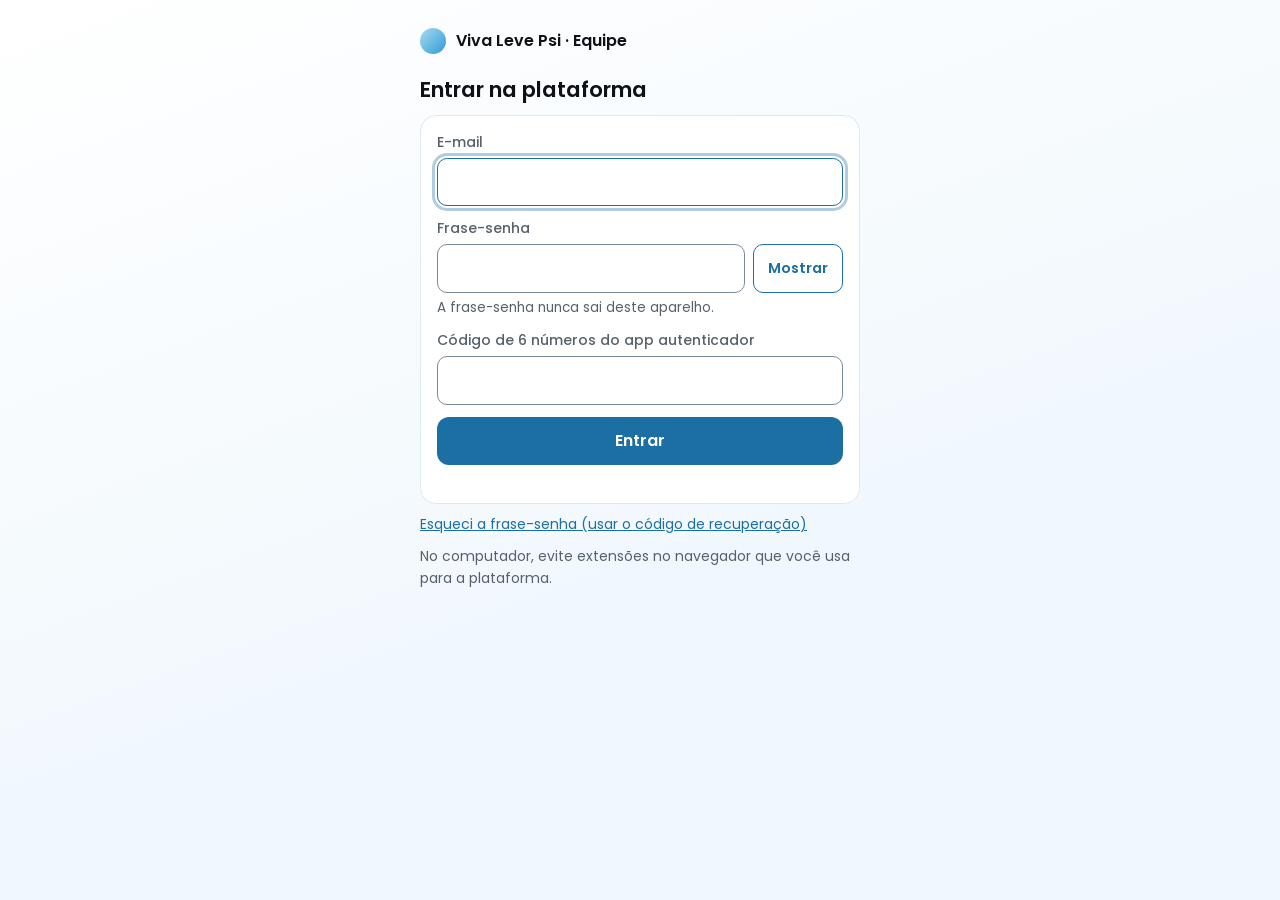
==== index.html @ fe9fd971 "Inscricao simplificada: 4 passos, um codigo de conferencia, sem Kiwify/Calendly na inscricao Co-Auth" ====
<!doctype html>
<html lang="pt-BR">
<head>
<meta charset="utf-8">
<meta name="viewport" content="width=device-width, initial-scale=1, viewport-fit=cover">
<meta http-equiv="Content-Security-Policy" content="default-src 'none'; script-src 'self' 'wasm-unsafe-eval' 'sha256-CQ2dDVMOJvbwYahyF2QgCoVtDyUPG7qDaqASpGlCaz8='; style-src 'self'; font-src 'self'; img-src 'self' data:; connect-src https://api.equipe.vivaleve.conhecate.com; base-uri 'none'; form-action 'none'; object-src 'none'; manifest-src 'self'; require-trusted-types-for 'script'; trusted-types 'none'; upgrade-insecure-requests">
<meta name="referrer" content="no-referrer">
<meta name="robots" content="noindex, nofollow">
<meta name="theme-color" content="#2E9BD6">
<title>Equipe Viva Leve Psi</title>
<link rel="stylesheet" href="css/app.css" integrity="sha384-aXCvLrJm2/qw90NzCeL7z+W16cL1i4PFVah96wuxqaUN4BjqAZoP6iNhj5/Kfq6h">
<script type="importmap">{
 "imports": {},
 "integrity": {
  "./js/api.js": "sha384-wKl+Eh8cdNdezLK3Kox3VfFtFVm68AlU5qRHta3vghVdPVpRLXr7KYYm37Ztyr/n",
  "./js/app.js": "sha384-7ZVUPhUIvtIMLtL0VoYQsgOkg6P3DiH4dezsWBAlT3cIx5TVoMwmQ9CLy/OeCg+1",
  "./js/certificados.js": "sha384-fcHwt21qppAv1vYFdyoLnxC3SIY2qLvQAJlNbUw4t5EGjQDDQb5nUSZRkW9+nINS",
  "./js/cofre-cripto.js": "sha384-90zk3E4fh8mlqZWQqK6+7sAkdtpICvJnVqPNcWPCSBia/X93nshZ85vMOZ8uW4YW",
  "./js/cofre-sessao.js": "sha384-U8KY9NNfu5A7J2h1NQWiz3nDZk7PCWhBUc2KUNGwkhRqHKkTOx6yWwdxvvDA2t4y",
  "./js/config.js": "sha384-/WYKZHqLfYd2xMCAHQbu8cypeFc9K7krrO1NdyqRsFaTlXfi8iOhH9ai+pmHkzMn",
  "./js/convite.js": "sha384-JZKZtKF+wJUDUpqftZE6FLtp3aiIU054Q9T209/YrvBKh9u+XLX9uc8gmrq60FFl",
  "./js/cripto.js": "sha384-VdzktCkkiVCSTQjieNqgPk/9lgF/WC+j/7oK/fuZhfUFZ/cUnNaMpKxyCWPIm/LV",
  "./js/extensoes.js": "sha384-nDB+w+Ul2yk0hDf6EOVlpMGS4ojMBpyaJgr1H22mwrgp7vQokjnyn4yn1FrXgep1",
  "./js/frase.js": "sha384-ymePlCbHa+0qWW3UF07Xu606Qr3jTYQhTU2QQI49XYxSIE6/73JdBwoycEBh5WBy",
  "./js/icones.js": "sha384-9s/t1Oaumb2t3IO9pzNZCjXDBhp4PNdiKwSvhMtlJUY3T7ACVxXva4Lwp91pXI0B",
  "./js/palavras-ptbr.js": "sha384-lEXu630AqDT62cp2xjGXxz4mV983Wu0cOxS9+nN8lKPCKPVSxwZ3utdGtZUB2Z/g",
  "./js/prontuario-modelo.js": "sha384-Ytfb/poAbnwt4aYt2MWWor+/EqldFVDIhbhFIs2AkFnT4ZHWb2CSBsFXvoCK61Jx",
  "./js/prontuario-ui.js": "sha384-zuyQ/T/T/3wrdZW35z9YJ8IAINstzNW2eFvuHmgh4YYFR1id+DWQaNR+BsKvD1l2",
  "./js/prontuario.js": "sha384-Dwa4Qo4QexVSI0FcNj3gRWuRTi4K2dilBSv6SkfBFuDkNDyLOARnUfsH4egn5gnO",
  "./js/qr.js": "sha384-s7qwwUOprQ5PMHRNRGCbrtpOrEdgXV1zk72CWBSmitDKT3E0KqqiE7EUfse1gIVi",
  "./js/recuperar.js": "sha384-OCvMFuzv2pUUPzUFXqE46Os7uZMrsallNIM+lJELIh8mn4LChEehXm3PeeR2rAKF",
  "./js/telas-admin.js": "sha384-IRvOOSh+8aY0m6P3WoFn0Sofukd7C2tdhzz6F/6XiTzaQwkygHEKHFhqx3pIIWA1",
  "./js/telas-associado.js": "sha384-WK+rB34CPkxDQaq/l+CQC9z3cwLXyggRPti9m84aHWGdOrRUJtBBxNEsQlEF2MY2",
  "./js/telas-cofre.js": "sha384-iv9YHL15/xNfobroM+YkcgfPek9HjYSGsTfnheL+N0gB7A++NAOjeHFymC/HYHbG",
  "./js/termo.js": "sha384-n/LuLxHq+qquQnQESqTWhRkLiFUZ+qbK2fVxpfJ2mxcEtpxumcc+Xp5zHcIImAs/",
  "./js/ui.js": "sha384-vi3WiYSuVZUIEdn0eOGW9IesRDRQOwa1g2mZnKwCVVVqd9p2vFdXxT7SY8yHXxvM",
  "./vendor/libsodium-sumo.mjs": "sha384-6CExmTBhGBkeU97K/q0KEN9A/d/n9q/T7WdippDhSFGAAlIneqtVzaJfmm6+LUMb",
  "./vendor/libsodium-wrappers-sumo.mjs": "sha384-Ure8NooPSc0DiuY0mTMBNtSIgIaxz/eFxwaKJI/PChqRbmj80CIZ4fNY5e6DXL7K"
 }
}</script>
<link rel="modulepreload" href="js/api.js" integrity="sha384-wKl+Eh8cdNdezLK3Kox3VfFtFVm68AlU5qRHta3vghVdPVpRLXr7KYYm37Ztyr/n">
<link rel="modulepreload" href="js/app.js" integrity="sha384-7ZVUPhUIvtIMLtL0VoYQsgOkg6P3DiH4dezsWBAlT3cIx5TVoMwmQ9CLy/OeCg+1">
<link rel="modulepreload" href="js/certificados.js" integrity="sha384-fcHwt21qppAv1vYFdyoLnxC3SIY2qLvQAJlNbUw4t5EGjQDDQb5nUSZRkW9+nINS">
<link rel="modulepreload" href="js/cofre-cripto.js" integrity="sha384-90zk3E4fh8mlqZWQqK6+7sAkdtpICvJnVqPNcWPCSBia/X93nshZ85vMOZ8uW4YW">
<link rel="modulepreload" href="js/cofre-sessao.js" integrity="sha384-U8KY9NNfu5A7J2h1NQWiz3nDZk7PCWhBUc2KUNGwkhRqHKkTOx6yWwdxvvDA2t4y">
<link rel="modulepreload" href="js/config.js" integrity="sha384-/WYKZHqLfYd2xMCAHQbu8cypeFc9K7krrO1NdyqRsFaTlXfi8iOhH9ai+pmHkzMn">
<link rel="modulepreload" href="js/convite.js" integrity="sha384-JZKZtKF+wJUDUpqftZE6FLtp3aiIU054Q9T209/YrvBKh9u+XLX9uc8gmrq60FFl">
<link rel="modulepreload" href="js/cripto.js" integrity="sha384-VdzktCkkiVCSTQjieNqgPk/9lgF/WC+j/7oK/fuZhfUFZ/cUnNaMpKxyCWPIm/LV">
<link rel="modulepreload" href="js/extensoes.js" integrity="sha384-nDB+w+Ul2yk0hDf6EOVlpMGS4ojMBpyaJgr1H22mwrgp7vQokjnyn4yn1FrXgep1">
<link rel="modulepreload" href="js/frase.js" integrity="sha384-ymePlCbHa+0qWW3UF07Xu606Qr3jTYQhTU2QQI49XYxSIE6/73JdBwoycEBh5WBy">
<link rel="modulepreload" href="js/icones.js" integrity="sha384-9s/t1Oaumb2t3IO9pzNZCjXDBhp4PNdiKwSvhMtlJUY3T7ACVxXva4Lwp91pXI0B">
<link rel="modulepreload" href="js/palavras-ptbr.js" integrity="sha384-lEXu630AqDT62cp2xjGXxz4mV983Wu0cOxS9+nN8lKPCKPVSxwZ3utdGtZUB2Z/g">
<link rel="modulepreload" href="js/prontuario-modelo.js" integrity="sha384-Ytfb/poAbnwt4aYt2MWWor+/EqldFVDIhbhFIs2AkFnT4ZHWb2CSBsFXvoCK61Jx">
<link rel="modulepreload" href="js/prontuario-ui.js" integrity="sha384-zuyQ/T/T/3wrdZW35z9YJ8IAINstzNW2eFvuHmgh4YYFR1id+DWQaNR+BsKvD1l2">
<link rel="modulepreload" href="js/prontuario.js" integrity="sha384-Dwa4Qo4QexVSI0FcNj3gRWuRTi4K2dilBSv6SkfBFuDkNDyLOARnUfsH4egn5gnO">
<link rel="modulepreload" href="js/qr.js" integrity="sha384-s7qwwUOprQ5PMHRNRGCbrtpOrEdgXV1zk72CWBSmitDKT3E0KqqiE7EUfse1gIVi">
<link rel="modulepreload" href="js/recuperar.js" integrity="sha384-OCvMFuzv2pUUPzUFXqE46Os7uZMrsallNIM+lJELIh8mn4LChEehXm3PeeR2rAKF">
<link rel="modulepreload" href="js/telas-admin.js" integrity="sha384-IRvOOSh+8aY0m6P3WoFn0Sofukd7C2tdhzz6F/6XiTzaQwkygHEKHFhqx3pIIWA1">
<link rel="modulepreload" href="js/telas-associado.js" integrity="sha384-WK+rB34CPkxDQaq/l+CQC9z3cwLXyggRPti9m84aHWGdOrRUJtBBxNEsQlEF2MY2">
<link rel="modulepreload" href="js/telas-cofre.js" integrity="sha384-iv9YHL15/xNfobroM+YkcgfPek9HjYSGsTfnheL+N0gB7A++NAOjeHFymC/HYHbG">
<link rel="modulepreload" href="js/termo.js" integrity="sha384-n/LuLxHq+qquQnQESqTWhRkLiFUZ+qbK2fVxpfJ2mxcEtpxumcc+Xp5zHcIImAs/">
<link rel="modulepreload" href="js/ui.js" integrity="sha384-vi3WiYSuVZUIEdn0eOGW9IesRDRQOwa1g2mZnKwCVVVqd9p2vFdXxT7SY8yHXxvM">
<link rel="modulepreload" href="vendor/libsodium-sumo.mjs" integrity="sha384-6CExmTBhGBkeU97K/q0KEN9A/d/n9q/T7WdippDhSFGAAlIneqtVzaJfmm6+LUMb">
<link rel="modulepreload" href="vendor/libsodium-wrappers-sumo.mjs" integrity="sha384-Ure8NooPSc0DiuY0mTMBNtSIgIaxz/eFxwaKJI/PChqRbmj80CIZ4fNY5e6DXL7K">
<script type="module" src="js/app.js" integrity="sha384-7ZVUPhUIvtIMLtL0VoYQsgOkg6P3DiH4dezsWBAlT3cIx5TVoMwmQ9CLy/OeCg+1"></script>
</head>
<body>
<div id="app"><p class="carregando">Carregando...</p></div>
<noscript>A plataforma precisa de JavaScript ligado.</noscript>
</body>
</html>
---- css/app.css ----
/* Plataforma da Equipe Viva Leve Psi. Mobile primeiro (375px). Poppins servida localmente.
   Rodada 3 (personas): azuis da marca em versões ACESSÍVEIS (texto >= 4,5:1, componentes >= 3:1), alvos de toque de
   44px ou mais, navegação lateral no computador e barra inferior com ícones no celular. */
@font-face { font-family: "Poppins"; font-weight: 400; font-style: normal; font-display: swap; src: url("../fonts/poppins-latin-400-normal.woff2") format("woff2"); }
@font-face { font-family: "Poppins"; font-weight: 500; font-style: normal; font-display: swap; src: url("../fonts/poppins-latin-500-normal.woff2") format("woff2"); }
@font-face { font-family: "Poppins"; font-weight: 600; font-style: normal; font-display: swap; src: url("../fonts/poppins-latin-600-normal.woff2") format("woff2"); }

:root {
  /* marca: céu e céu-deep ficam para destaque, bordas e ícones; o "azul" é o tom acessível da mesma família */
  --ceu-pastel: #A8DCF0; --ceu: #5BB8E8; --ceu-deep: #2E9BD6;
  --azul: #1C6FA3;          /* 5,45:1 sobre branco; 5,08:1 sobre #F1F8FD */
  --azul-escuro: #155A86;   /* hover */
  --azul-claro: #E3F4FC;
  --ink: #0E1216; --paper: #FFFFFF; --mist: #F1F8FD;
  --terra: #C98B73;         /* acento decorativo */
  --terra-forte: #B07058;   /* bordas informativas (3,96:1) */
  --terra-escuro: #8A4F3A;  /* texto (5,3:1 sobre o fundo terracota claro) */
  --areia: #EADBC8;
  --muted: #56616B; --line: #DCEAF3; --borda-campo: #7A8C9B;
  --ok: #2D7558; --ok-fundo: #E2F2EB; --bad: #A0453F; --bad-fundo: #FAEEEE;
  --radius: 16px;
  --alvo: 44px;
}
* { box-sizing: border-box; }
html { -webkit-text-size-adjust: 100%; }
body {
  margin: 0; background: var(--mist); color: var(--ink);
  font-family: Poppins, system-ui, -apple-system, "Segoe UI", sans-serif; font-size: 16px; line-height: 1.55;
  -webkit-font-smoothing: antialiased;
}
a { color: var(--azul); }
a:hover { color: var(--azul-escuro); }
button, input, select, textarea { font: inherit; }
[hidden] { display: none !important; }
.sr { position: absolute; width: 1px; height: 1px; overflow: hidden; clip: rect(0 0 0 0); white-space: nowrap; }
:focus-visible { outline: 3px solid var(--azul); outline-offset: 2px; }

/* ---------- casca: topo, barra lateral (computador) e barra inferior (celular) ---------- */
.marca { display: flex; align-items: center; gap: 10px; font-weight: 600; font-size: 1rem; color: var(--ink); }
.marca .ponto { width: 26px; height: 26px; border-radius: 50%; background: linear-gradient(135deg, var(--ceu-pastel), var(--ceu-deep)); flex: none; }
.casca { min-height: 100vh; }
.topo { position: sticky; top: 0; z-index: 20; background: #FFFFFF; border-bottom: 1px solid var(--line); }
.topo .linha { display: flex; justify-content: space-between; align-items: center; gap: 10px; padding: 8px 16px; max-width: 1080px; margin: 0 auto; }
.topo .quem { display: flex; align-items: center; gap: 10px; font-size: .875rem; color: var(--muted); text-align: right; }
.topo .quem .nome { max-width: 40vw; overflow: hidden; text-overflow: ellipsis; white-space: nowrap; }
.conteudo:focus { outline: none; }
.conteudo { max-width: 1080px; margin: 0 auto; padding: 16px 16px 112px; }
h1 { font-size: 1.35rem; font-weight: 600; margin: 4px 0 12px; line-height: 1.25; }
h2 { font-size: 1.05rem; font-weight: 600; margin: 20px 0 8px; }
h3 { font-size: 1rem; font-weight: 600; margin: 0 0 6px; }
p { margin: 0 0 10px; }
.pequeno { font-size: .875rem; color: var(--muted); }
.vazio { color: var(--muted); font-size: .9rem; padding: 10px 0; }

.ic-svg { width: 24px; height: 24px; flex: none; fill: none; stroke: currentColor; stroke-width: 2; stroke-linecap: round; stroke-linejoin: round; }

.nav-inferior {
  position: fixed; left: 0; right: 0; bottom: 0; z-index: 30; background: #FFFFFF; border-top: 1px solid var(--line);
  display: grid; grid-template-columns: repeat(5, 1fr); padding: 4px 4px calc(4px + env(safe-area-inset-bottom));
}
.nav-inferior a { display: flex; flex-direction: column; align-items: center; justify-content: center; gap: 2px; text-decoration: none;
  color: var(--muted); font-size: .8125rem; padding: 6px 2px; border-radius: 12px; min-height: 56px; }
.nav-inferior a.ativa { color: var(--azul); font-weight: 600; background: var(--azul-claro); }
.nav-inferior a.destaque .ic-svg { color: #FFFFFF; background: var(--azul); border-radius: 50%; padding: 2px; width: 26px; height: 26px; }

.lateral { display: none; }

@media (min-width: 900px) {
  .casca { display: grid; grid-template-columns: 248px 1fr; }
  .lateral { display: flex; flex-direction: column; gap: 4px; position: sticky; top: 0; height: 100vh; overflow-y: auto;
    background: #FFFFFF; border-right: 1px solid var(--line); padding: 16px 12px; }
  .lateral .marca { padding: 4px 8px 14px; }
  .lateral .grupo { font-size: .75rem; letter-spacing: .05em; text-transform: uppercase; color: var(--muted); font-weight: 600; margin: 14px 10px 4px; }
  .lateral a { display: flex; align-items: center; gap: 10px; min-height: var(--alvo); padding: 8px 10px; border-radius: 10px;
    text-decoration: none; color: var(--ink); font-size: .95rem; }
  .lateral a:hover { background: var(--mist); }
  .lateral a.ativa { background: var(--azul-claro); color: var(--azul); font-weight: 600; }
  .lateral a .ic-svg { width: 20px; height: 20px; }
  .nav-inferior { display: none; }
  .topo .marca { visibility: hidden; }
  .conteudo { padding-bottom: 48px; }
}

/* ---------- cartões ---------- */
.card { background: var(--paper); border: 1px solid var(--line); border-radius: var(--radius); padding: 16px; margin: 10px 0; }
.mcard { background: #FFFFFF; border: 1px solid var(--line); border-radius: 12px; padding: 12px 14px; margin: 8px 0; }
.mcard.clicavel { cursor: pointer; }
a.mcard { display: block; text-decoration: none; color: inherit; }
.mcard.clicavel:hover, .mcard.clicavel:focus-visible { border-color: var(--azul); }
.linha { display: flex; justify-content: space-between; align-items: center; gap: 10px; }
.linha.topo-al { align-items: flex-start; }
.linha.quebra { flex-wrap: wrap; }
.pilha > * + * { margin-top: 6px; }
.grade { display: grid; gap: 12px; }
@media (min-width: 760px) { .g2 { grid-template-columns: 1fr 1fr; } .g3 { grid-template-columns: repeat(3, 1fr); } }

.pill { display: inline-block; font-size: .8125rem; font-weight: 600; padding: 3px 10px; border-radius: 999px; background: var(--azul-claro); color: #1B6CA0; white-space: nowrap; }
.pill.w { background: #F6E6DF; color: var(--terra-escuro); }
.pill.g { background: var(--ok-fundo); color: var(--ok); }
.pill.k { background: var(--ink); color: #FFFFFF; }
.pill.r { background: var(--bad-fundo); color: #8E3A36; }
.pill.cinza { background: #EEF1F4; color: var(--muted); }

.alerta { border-left: 4px solid var(--terra-forte); background: #FBF4F1; border-radius: 10px; padding: 10px 12px; margin: 8px 0; font-size: .92rem; }
.alerta.r { border-left-color: var(--bad); background: var(--bad-fundo); }
.alerta.b { border-left-color: var(--azul); background: #EEF7FC; }
.alerta.g { border-left-color: var(--ok); background: var(--ok-fundo); }
.alerta b { display: block; font-weight: 600; }
.alerta .acoes { margin-top: 8px; display: flex; gap: 8px; flex-wrap: wrap; }

/* ---------- formulários ---------- */
.form { display: grid; gap: 12px; }
.campo { display: grid; gap: 4px; }
.campo .rotulo { font-size: .875rem; color: var(--muted); font-weight: 500; }
.campo .ajuda { font-size: .85rem; color: var(--muted); }
.entrada { width: 100%; border: 1px solid var(--borda-campo); border-radius: 10px; padding: 11px 12px; background: #FFFFFF; color: var(--ink); font-size: 1rem; min-height: 48px; }
.entrada:focus { outline: 3px solid rgba(28, 111, 163, .35); border-color: var(--azul); }
.entrada[aria-invalid="true"] { border-color: var(--bad); outline: 2px solid rgba(160, 69, 63, .25); }
textarea.entrada { min-height: 110px; resize: vertical; }
.marcar { display: flex; gap: 10px; align-items: flex-start; font-size: .95rem; min-height: var(--alvo); padding: 6px 0; cursor: pointer; }
.marcar input { width: 22px; height: 22px; margin-top: 2px; flex: none; accent-color: var(--azul); }
.erro-form { color: var(--bad); background: var(--bad-fundo); border-radius: 10px; padding: 10px 12px; font-size: .92rem; margin: 0; font-weight: 500; }
.erro-botao { color: var(--bad); font-size: .9rem; margin: 6px 0 0; font-weight: 500; flex-basis: 100%; }

.seg { display: flex; gap: 6px; flex-wrap: wrap; }
.seg button { flex: 1 1 calc(50% - 6px); min-height: 48px; padding: 8px 6px; border-radius: 10px; border: 1px solid var(--borda-campo); background: #FFFFFF; color: var(--ink); font-size: .95rem; cursor: pointer; }
.seg button.on { background: var(--azul); color: #FFFFFF; border-color: var(--azul); font-weight: 600; }
.seg button.on::before { content: "\2713\00A0"; }
@media (min-width: 520px) { .seg button { flex: 1 1 0; } }

.btn { display: inline-flex; justify-content: center; align-items: center; gap: 6px; width: 100%; text-align: center; background: var(--azul); color: #FFFFFF; border: 0; border-radius: 12px; padding: 12px 14px; font-weight: 600; font-size: 1rem; cursor: pointer; min-height: 48px; text-decoration: none; }
.btn:hover { background: var(--azul-escuro); color: #FFFFFF; }
.btn:disabled { opacity: .6; cursor: not-allowed; }
.btn.ghost { background: #FFFFFF; color: var(--azul); border: 1px solid var(--azul); }
.btn.ghost:hover { background: var(--azul-claro); color: var(--azul-escuro); }
.btn.perigo { background: #B85450; }
.btn.perigo:hover { background: var(--bad); }
.btn.link-perigo { background: transparent; color: var(--bad); border: 0; text-decoration: underline; width: auto; font-weight: 500; }
.btn.mini { width: auto; min-height: var(--alvo); padding: 8px 14px; font-size: .9rem; border-radius: 10px; }
.acoes-linha { display: flex; gap: 8px; flex-wrap: wrap; align-items: center; }
.acoes-linha .btn { flex: 1 1 140px; }
.acoes-coluna { display: grid; gap: 8px; }
@media (min-width: 760px) { .acoes-coluna { grid-template-columns: 1fr 1fr; } }

.caixa-cifrada { background: #FFFFFF; border: 1px dashed var(--ink); border-radius: 12px; padding: 12px; margin: 12px 0; }
.risco { color: var(--muted); text-decoration: line-through; }
.resumo-ok { display: flex; align-items: center; gap: 10px; background: var(--ok-fundo); color: var(--ok); border-radius: 12px; padding: 12px 14px; font-weight: 600; }

/* chave do app autenticador, código de recuperação e frase: em blocos, sem quebrar no meio */
.blocos { display: flex; flex-wrap: wrap; gap: 6px 10px; font-family: ui-monospace, "Cascadia Mono", Consolas, monospace; font-size: 1.05rem; letter-spacing: .06em;
  background: var(--ink); color: #FFFFFF; padding: 12px 14px; border-radius: 10px; }
.blocos span { white-space: nowrap; }
.blocos.grade2 { display: grid; grid-template-columns: repeat(2, max-content); gap: 6px 22px; }
.frase-palavras { list-style: none; margin: 8px 0; padding: 12px; display: grid; grid-template-columns: repeat(2, 1fr); gap: 8px 14px;
  background: var(--ink); color: #FFFFFF; border-radius: 12px; counter-reset: palavra; }
.frase-palavras li { font-size: 1.1rem; font-weight: 600; letter-spacing: .02em; white-space: nowrap; }
.frase-palavras li span { color: var(--ceu-pastel); font-weight: 500; font-size: .85rem; margin-right: 6px; }
.passo-a-passo { margin: 6px 0 10px; padding-left: 20px; }
.passo-a-passo li { margin: 4px 0; }
.qr { width: 184px; height: 184px; image-rendering: pixelated; background: #FFFFFF; border-radius: 8px; border: 1px solid var(--line); }
.codigo-rec { font-family: ui-monospace, "Cascadia Mono", Consolas, monospace; font-size: 1rem; letter-spacing: .04em; background: var(--ink); color: #FFFFFF; padding: 12px; border-radius: 10px; overflow-wrap: anywhere; }
.link-longo { overflow-wrap: anywhere; font-size: .875rem; background: var(--mist); padding: 8px 10px; border-radius: 8px; }
details > summary { cursor: pointer; min-height: var(--alvo); display: flex; align-items: center; font-weight: 600; color: var(--azul); }

/* ---------- admin ---------- */
.kpis { display: grid; grid-template-columns: repeat(2, 1fr); gap: 10px; }
@media (min-width: 760px) { .kpis { grid-template-columns: repeat(4, 1fr); } }
.kpi { background: #FFFFFF; border: 1px solid var(--line); border-radius: 12px; padding: 12px; }
.kpi b { display: block; font-size: 1.5rem; font-weight: 600; line-height: 1.2; }
.kpi span { font-size: .85rem; color: var(--muted); }
.barras .b { display: grid; grid-template-columns: 92px 1fr auto; align-items: center; gap: 10px; margin: 9px 0; font-size: .9rem; }
.barras .b em { font-style: normal; color: var(--muted); overflow: hidden; text-overflow: ellipsis; white-space: nowrap; }
.barras .trilho { position: relative; height: 14px; background: var(--line); border-radius: 7px; }
.barras .cheio { position: absolute; left: 0; top: 0; bottom: 0; background: var(--azul); border-radius: 7px; }
.barras .marco { position: absolute; top: -3px; bottom: -3px; width: 3px; background: var(--terra-forte); }
.tabela { overflow-x: auto; background: #FFFFFF; border: 1px solid var(--line); border-radius: 12px; }
table { width: 100%; border-collapse: collapse; font-size: .9rem; }
th, td { text-align: left; padding: 10px; border-bottom: 1px solid var(--line); vertical-align: top; }
th { font-size: .8rem; color: var(--muted); text-transform: uppercase; letter-spacing: .04em; font-weight: 600; white-space: nowrap; }
td.num, th.num { text-align: right; white-space: nowrap; }
td a { display: inline-block; min-height: var(--alvo); line-height: var(--alvo); }
.passos { list-style: none; padding: 0; margin: 8px 0; }
.passos li { display: grid; grid-template-columns: 30px 1fr; gap: 10px; padding: 8px 0; border-bottom: 1px solid var(--line); font-size: .92rem; }
.passos li .n { width: 28px; height: 28px; border-radius: 50%; background: var(--mist); color: var(--azul); display: grid; place-items: center; font-weight: 600; font-size: .85rem; }
.passos li.feito .n { background: var(--ok); color: #FFFFFF; }
.total-final { display: flex; justify-content: space-between; gap: 10px; font-weight: 600; font-size: 1.05rem; border-top: 2px solid var(--ink); padding-top: 8px; margin-top: 6px; }
.lista-cartoes .mcard { margin: 6px 0; }

/* ---------- entrada (login) ---------- */
.porta { min-height: 100vh; display: grid; place-items: start center; padding: 28px 16px; background: linear-gradient(160deg, #FFFFFF 0%, var(--mist) 60%); }
.porta .caixa { width: 100%; max-width: 440px; }
.porta h1 { margin-top: 22px; }
.carregando { display: flex; align-items: center; gap: 10px; color: var(--muted); font-size: .92rem; }
.carregando::before { content: ""; width: 16px; height: 16px; border-radius: 50%; border: 3px solid var(--ceu-pastel); border-top-color: var(--azul); animation: gira 1s linear infinite; }
@keyframes gira { to { transform: rotate(360deg); } }
@media (prefers-reduced-motion: reduce) { .carregando::before { animation: none; } }

/* aviso de confirmação: no topo, abaixo do cabeçalho, nunca sobre os botões do fim da tela */
.aviso-flutuante { position: fixed; left: 16px; right: 16px; top: 66px; z-index: 50; max-width: 520px; margin: 0 auto; background: var(--ink); color: #FFFFFF; padding: 12px 14px; border-radius: 12px; font-size: .95rem; box-shadow: 0 10px 30px -12px rgba(14, 18, 22, .5); display: flex; gap: 10px; align-items: flex-start; justify-content: space-between; }
.aviso-flutuante.erro { background: var(--bad); }
.aviso-flutuante button { background: transparent; border: 1px solid rgba(255, 255, 255, .6); color: #FFFFFF; border-radius: 8px; min-height: 44px; min-width: 64px; cursor: pointer; flex: none; }
@media (min-width: 900px) { .aviso-flutuante { left: 264px; } }

/* aviso de inatividade (2 minutos antes de sair) */
.banner-inatividade { position: fixed; left: 0; right: 0; top: 0; z-index: 80; background: var(--ink); color: #FFFFFF; padding: 16px; box-shadow: 0 10px 30px -10px rgba(0, 0, 0, .6); }
.banner-inatividade .dentro { max-width: 640px; margin: 0 auto; display: grid; gap: 10px; }
.banner-inatividade b { font-size: 1.1rem; }
.banner-inatividade .btn { background: #FFFFFF; color: var(--ink); }

/* folha de confirmação (exportar, congelar, abrir ocorrência) */
.folha-fundo { position: fixed; inset: 0; z-index: 70; background: rgba(14, 18, 22, .45); display: grid; align-items: end; justify-items: center; }
.folha { background: #FFFFFF; width: 100%; max-width: 560px; border-radius: 18px 18px 0 0; padding: 18px 16px calc(18px + env(safe-area-inset-bottom)); max-height: 90vh; overflow-y: auto; }
@media (min-width: 600px) { .folha-fundo { align-items: center; } .folha { border-radius: 18px; } }

@media (pointer: coarse) { .so-teclado { display: none !important; } }

/* ---------- cofre clínico (Fase 2) ---------- */
.prontuario h2 { margin-top: 0; }
.prontuario h3 { margin-top: 18px; }
.prontuario .seg { margin: 10px 0 4px; }
.mcard.nota { border-left: 4px solid var(--ceu-deep); }
.mcard.nota > .linha { flex-wrap: wrap; align-items: baseline; gap: 4px 10px; }
.mcard.nota .acoes-linha { margin-top: 8px; }
.mcard.nota .acoes-linha .btn { flex: 0 0 auto; }
.mcard.nota.retificada { border-color: var(--terra-forte); border-left-color: var(--terra-forte); }
.mcard.nota.anotacao, .mcard.anotacao { border-left-color: var(--terra-escuro); background: #FDF9F7; }
.texto-clinico { white-space: pre-wrap; overflow-wrap: anywhere; margin: 6px 0 0; font-size: 1rem; line-height: 1.6; }
.campo-lido { margin: 8px 0; }
.campo-lido .rotulo { display: block; font-size: .85rem; color: var(--muted); font-weight: 500; }
.risco .texto-clinico { color: var(--muted); text-decoration: line-through; }
.retificacao { border-top: 1px dashed var(--terra-forte); margin-top: 8px; padding-top: 6px; }
.editor { display: grid; gap: 10px; margin-top: 8px; }
.nota-texto { min-height: 170px; font-size: 1.02rem; line-height: 1.6; resize: vertical; }
@media (min-width: 760px) { .nota-texto { min-height: 240px; } }
.chips { display: flex; gap: 6px; flex-wrap: wrap; }
.chip { border: 1px solid var(--borda-campo); background: var(--mist); color: var(--azul); border-radius: 999px; padding: 8px 14px; font-size: .9rem; min-height: var(--alvo); cursor: pointer; }
.chip:hover { border-color: var(--azul); }
.rascunho { margin: 0; }
.dica-teclado { display: none; margin: 0; }
@media (min-width: 900px) and (pointer: fine) { .dica-teclado { display: block; } }
.exportar { margin-top: 16px; }
.mono, code { font-family: ui-monospace, "Cascadia Mono", Consolas, monospace; letter-spacing: .03em; }
code { font-size: .9rem; background: var(--mist); padding: 2px 6px; border-radius: 6px; }
.lista-passos { padding-left: 20px; margin: 6px 0 12px; }
.lista-passos li { margin: 4px 0; }
.folha-chaves { background: #FFFFFF; border: 1px solid var(--line); border-radius: var(--radius); padding: 16px; margin: 12px 0; }
.folha-chaves h2 { margin-top: 0; }
.qr-svg { width: 100%; max-width: 240px; height: auto; display: block; margin: 8px 0; border: 1px solid var(--line); border-radius: 8px; background: #FFFFFF; }
.texto-termo { white-space: pre-wrap; background: #FFFFFF; border: 1px solid var(--line); border-radius: 12px; padding: 14px; font-size: .95rem; line-height: 1.6; max-height: 60vh; overflow-y: auto; }
.doc-prontuario .marca { color: var(--azul); }
.doc-prontuario .item { border: 1px solid var(--line); border-radius: 10px; padding: 10px 12px; margin: 10px 0; }
.doc-prontuario .retificado { border-color: var(--terra-forte); }
.doc-prontuario .cab { display: flex; justify-content: space-between; gap: 10px; flex-wrap: wrap; }
.doc-prontuario .autor, .doc-prontuario .meta, .doc-prontuario .sem, .doc-prontuario .rot, .doc-prontuario footer { color: var(--muted); font-size: .88rem; }
.doc-prontuario .rot { display: block; }
.doc-prontuario .val { white-space: pre-wrap; }
.doc-prontuario .retif { border-left: 3px solid var(--terra-forte); padding-left: 10px; margin-top: 8px; }
.area-impressao { display: none; }
@media print {
  body.imprimindo > *:not(.area-impressao) { display: none !important; }
  body.imprimindo .area-impressao { display: block; }
  body.imprimindo { background: #FFFFFF; }
  .doc-prontuario .item, .folha-chaves { break-inside: avoid; }
  .folha-chaves .codigo-rec { background: #FFFFFF; color: #000000; border: 1px solid #000000; }
}

/* Rodada 4 (personas): selos que quebram linha e nada rolando de lado em 375 px (NA4, P2), códigos de conferência
   fáceis de ler em voz alta (NB1), caixa de texto selecionável (N1), "Carregando..." com margem (P14), cabeçalho curto
   no celular (NP12). */
.linha { flex-wrap: wrap; row-gap: 6px; }
.linha > * { min-width: 0; }
.pill { white-space: normal; overflow-wrap: anywhere; max-width: 100%; text-align: left; }
.conteudo, .caixa, .card, .mcard, .alerta { min-width: 0; overflow-wrap: anywhere; }
.principal { min-width: 0; }
#app > .carregando { margin: 24px 16px; }
.so-largo { display: none; }
@media (min-width: 600px) { .so-largo { display: inline; } }
.copia-oculta { position: fixed; top: 0; left: -9999px; width: 1px; height: 1px; opacity: 0; }
.caixa-texto { width: 100%; resize: vertical; font-size: .95rem; line-height: 1.5; min-height: 6em; }
.conferencia { display: flex; flex-direction: column; gap: 6px; background: #FFFFFF; border: 1px solid var(--line); border-radius: 12px; padding: 12px; }
.conferencia .rotulo { font-weight: 600; font-size: .95rem; }
.conferencia .grupos { list-style: none; margin: 0; padding: 0; display: grid; grid-template-columns: repeat(2, minmax(0, 1fr)); gap: 8px 14px; }
.conferencia .grupos li { display: flex; flex-direction: column; gap: 2px; }
.conferencia .g { font-family: ui-monospace, "Cascadia Mono", Consolas, monospace; font-size: 1.45rem; font-weight: 600; letter-spacing: .14em; color: var(--ink); }
.conferencia .falado { font-size: .8125rem; color: var(--muted); }
.lado-a-lado { display: grid; gap: 10px; }
@media (min-width: 700px) { .lado-a-lado { grid-template-columns: 1fr 1fr; } }
.com-mostrar { display: flex; gap: 8px; align-items: stretch; }
.com-mostrar .entrada { flex: 1; min-width: 0; }
.automatico { font-style: italic; }
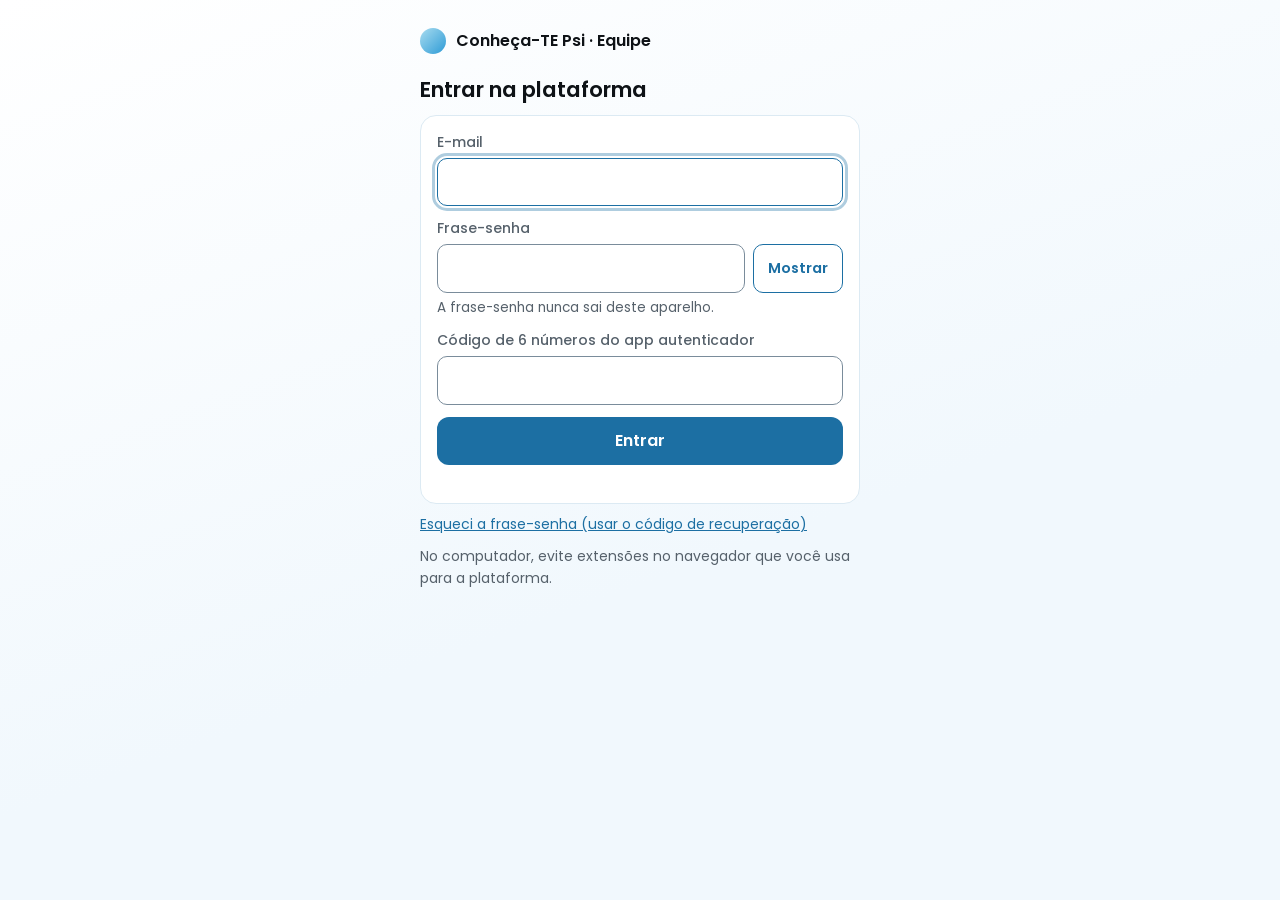
==== commit f49c5245: "troca de marca: Conheça-TE Psi (só nome) Co-Authored-By: Claude Opus 5.5 <noreply@anthropic.com>" ====
--- a/index.html
+++ b/index.html
@@ -3,66 +3,66 @@
 <head>
 <meta charset="utf-8">
 <meta name="viewport" content="width=device-width, initial-scale=1, viewport-fit=cover">
-<meta http-equiv="Content-Security-Policy" content="default-src 'none'; script-src 'self' 'wasm-unsafe-eval' 'sha256-CQ2dDVMOJvbwYahyF2QgCoVtDyUPG7qDaqASpGlCaz8='; style-src 'self'; font-src 'self'; img-src 'self' data:; connect-src https://api.equipe.vivaleve.conhecate.com; base-uri 'none'; form-action 'none'; object-src 'none'; manifest-src 'self'; require-trusted-types-for 'script'; trusted-types 'none'; upgrade-insecure-requests">
+<meta http-equiv="Content-Security-Policy" content="default-src 'none'; script-src 'self' 'wasm-unsafe-eval' 'sha256-8N5ok5VZivfo+yrPwcLJEwshtjvhnrcVXBxFdQbYdeU='; style-src 'self'; font-src 'self'; img-src 'self' data:; connect-src https://api.equipe.vivaleve.conhecate.com; base-uri 'none'; form-action 'none'; object-src 'none'; manifest-src 'self'; require-trusted-types-for 'script'; trusted-types 'none'; upgrade-insecure-requests">
 <meta name="referrer" content="no-referrer">
 <meta name="robots" content="noindex, nofollow">
 <meta name="theme-color" content="#2E9BD6">
-<title>Equipe Viva Leve Psi</title>
+<title>Equipe Conheça-TE Psi</title>
 <link rel="stylesheet" href="css/app.css" integrity="sha384-aXCvLrJm2/qw90NzCeL7z+W16cL1i4PFVah96wuxqaUN4BjqAZoP6iNhj5/Kfq6h">
 <script type="importmap">{
  "imports": {},
  "integrity": {
   "./js/api.js": "sha384-wKl+Eh8cdNdezLK3Kox3VfFtFVm68AlU5qRHta3vghVdPVpRLXr7KYYm37Ztyr/n",
-  "./js/app.js": "sha384-7ZVUPhUIvtIMLtL0VoYQsgOkg6P3DiH4dezsWBAlT3cIx5TVoMwmQ9CLy/OeCg+1",
+  "./js/app.js": "sha384-ByX5+UK1jvqeiDjuolVySWIcUcjkh9ysyia130tZLc6qw35oKwIw0UHVWOkwBv+l",
   "./js/certificados.js": "sha384-fcHwt21qppAv1vYFdyoLnxC3SIY2qLvQAJlNbUw4t5EGjQDDQb5nUSZRkW9+nINS",
   "./js/cofre-cripto.js": "sha384-90zk3E4fh8mlqZWQqK6+7sAkdtpICvJnVqPNcWPCSBia/X93nshZ85vMOZ8uW4YW",
   "./js/cofre-sessao.js": "sha384-U8KY9NNfu5A7J2h1NQWiz3nDZk7PCWhBUc2KUNGwkhRqHKkTOx6yWwdxvvDA2t4y",
   "./js/config.js": "sha384-/WYKZHqLfYd2xMCAHQbu8cypeFc9K7krrO1NdyqRsFaTlXfi8iOhH9ai+pmHkzMn",
-  "./js/convite.js": "sha384-JZKZtKF+wJUDUpqftZE6FLtp3aiIU054Q9T209/YrvBKh9u+XLX9uc8gmrq60FFl",
+  "./js/convite.js": "sha384-P+LV8nAUo2I3l7ytu1Hm7Z3EY6pRWmeQFQD9NsQVlvxBdmM4bS9m12G473GB3cv5",
   "./js/cripto.js": "sha384-VdzktCkkiVCSTQjieNqgPk/9lgF/WC+j/7oK/fuZhfUFZ/cUnNaMpKxyCWPIm/LV",
   "./js/extensoes.js": "sha384-nDB+w+Ul2yk0hDf6EOVlpMGS4ojMBpyaJgr1H22mwrgp7vQokjnyn4yn1FrXgep1",
   "./js/frase.js": "sha384-ymePlCbHa+0qWW3UF07Xu606Qr3jTYQhTU2QQI49XYxSIE6/73JdBwoycEBh5WBy",
   "./js/icones.js": "sha384-9s/t1Oaumb2t3IO9pzNZCjXDBhp4PNdiKwSvhMtlJUY3T7ACVxXva4Lwp91pXI0B",
   "./js/palavras-ptbr.js": "sha384-lEXu630AqDT62cp2xjGXxz4mV983Wu0cOxS9+nN8lKPCKPVSxwZ3utdGtZUB2Z/g",
-  "./js/prontuario-modelo.js": "sha384-Ytfb/poAbnwt4aYt2MWWor+/EqldFVDIhbhFIs2AkFnT4ZHWb2CSBsFXvoCK61Jx",
+  "./js/prontuario-modelo.js": "sha384-79TE13l8oMh1guaXOZPRVf3cNARh+akj4dqAZvJciAQqtrj0pZZXTbjEPBhNQ35r",
   "./js/prontuario-ui.js": "sha384-zuyQ/T/T/3wrdZW35z9YJ8IAINstzNW2eFvuHmgh4YYFR1id+DWQaNR+BsKvD1l2",
   "./js/prontuario.js": "sha384-Dwa4Qo4QexVSI0FcNj3gRWuRTi4K2dilBSv6SkfBFuDkNDyLOARnUfsH4egn5gnO",
   "./js/qr.js": "sha384-s7qwwUOprQ5PMHRNRGCbrtpOrEdgXV1zk72CWBSmitDKT3E0KqqiE7EUfse1gIVi",
-  "./js/recuperar.js": "sha384-OCvMFuzv2pUUPzUFXqE46Os7uZMrsallNIM+lJELIh8mn4LChEehXm3PeeR2rAKF",
+  "./js/recuperar.js": "sha384-GaIb/Paekf+EhaBwbvIS07HAHv7DbIWzFTujhn2MAwPcrvY60cZk4P/5Cd/1eBVt",
   "./js/telas-admin.js": "sha384-IRvOOSh+8aY0m6P3WoFn0Sofukd7C2tdhzz6F/6XiTzaQwkygHEKHFhqx3pIIWA1",
-  "./js/telas-associado.js": "sha384-WK+rB34CPkxDQaq/l+CQC9z3cwLXyggRPti9m84aHWGdOrRUJtBBxNEsQlEF2MY2",
-  "./js/telas-cofre.js": "sha384-iv9YHL15/xNfobroM+YkcgfPek9HjYSGsTfnheL+N0gB7A++NAOjeHFymC/HYHbG",
-  "./js/termo.js": "sha384-n/LuLxHq+qquQnQESqTWhRkLiFUZ+qbK2fVxpfJ2mxcEtpxumcc+Xp5zHcIImAs/",
-  "./js/ui.js": "sha384-vi3WiYSuVZUIEdn0eOGW9IesRDRQOwa1g2mZnKwCVVVqd9p2vFdXxT7SY8yHXxvM",
+  "./js/telas-associado.js": "sha384-HlEc4IEFGxX6xHt9qD5hbyGawGS/vyqemWyrIEGKe1EbENNkVJnVQnh8jMTmrrIE",
+  "./js/telas-cofre.js": "sha384-PrpvldRaRpn9ii7pAGoixATwg9hj3dzFvGLuDZYKpJH/jgYNN3g/u+Sv8p6xBK84",
+  "./js/termo.js": "sha384-FmehYKAfDDVOq9u7oKkRNbNOvKswZW+TCOAymXnDLDAroD4/UC4hkwERP251iCCg",
+  "./js/ui.js": "sha384-0U0UMrWr8tlwdjENVc8i4FH6EN+PjzfiqKLGeZT1vzDkykiXgpArXBaM+/jdwKRF",
   "./vendor/libsodium-sumo.mjs": "sha384-6CExmTBhGBkeU97K/q0KEN9A/d/n9q/T7WdippDhSFGAAlIneqtVzaJfmm6+LUMb",
   "./vendor/libsodium-wrappers-sumo.mjs": "sha384-Ure8NooPSc0DiuY0mTMBNtSIgIaxz/eFxwaKJI/PChqRbmj80CIZ4fNY5e6DXL7K"
  }
 }</script>
 <link rel="modulepreload" href="js/api.js" integrity="sha384-wKl+Eh8cdNdezLK3Kox3VfFtFVm68AlU5qRHta3vghVdPVpRLXr7KYYm37Ztyr/n">
-<link rel="modulepreload" href="js/app.js" integrity="sha384-7ZVUPhUIvtIMLtL0VoYQsgOkg6P3DiH4dezsWBAlT3cIx5TVoMwmQ9CLy/OeCg+1">
+<link rel="modulepreload" href="js/app.js" integrity="sha384-ByX5+UK1jvqeiDjuolVySWIcUcjkh9ysyia130tZLc6qw35oKwIw0UHVWOkwBv+l">
 <link rel="modulepreload" href="js/certificados.js" integrity="sha384-fcHwt21qppAv1vYFdyoLnxC3SIY2qLvQAJlNbUw4t5EGjQDDQb5nUSZRkW9+nINS">
 <link rel="modulepreload" href="js/cofre-cripto.js" integrity="sha384-90zk3E4fh8mlqZWQqK6+7sAkdtpICvJnVqPNcWPCSBia/X93nshZ85vMOZ8uW4YW">
 <link rel="modulepreload" href="js/cofre-sessao.js" integrity="sha384-U8KY9NNfu5A7J2h1NQWiz3nDZk7PCWhBUc2KUNGwkhRqHKkTOx6yWwdxvvDA2t4y">
 <link rel="modulepreload" href="js/config.js" integrity="sha384-/WYKZHqLfYd2xMCAHQbu8cypeFc9K7krrO1NdyqRsFaTlXfi8iOhH9ai+pmHkzMn">
-<link rel="modulepreload" href="js/convite.js" integrity="sha384-JZKZtKF+wJUDUpqftZE6FLtp3aiIU054Q9T209/YrvBKh9u+XLX9uc8gmrq60FFl">
+<link rel="modulepreload" href="js/convite.js" integrity="sha384-P+LV8nAUo2I3l7ytu1Hm7Z3EY6pRWmeQFQD9NsQVlvxBdmM4bS9m12G473GB3cv5">
 <link rel="modulepreload" href="js/cripto.js" integrity="sha384-VdzktCkkiVCSTQjieNqgPk/9lgF/WC+j/7oK/fuZhfUFZ/cUnNaMpKxyCWPIm/LV">
 <link rel="modulepreload" href="js/extensoes.js" integrity="sha384-nDB+w+Ul2yk0hDf6EOVlpMGS4ojMBpyaJgr1H22mwrgp7vQokjnyn4yn1FrXgep1">
 <link rel="modulepreload" href="js/frase.js" integrity="sha384-ymePlCbHa+0qWW3UF07Xu606Qr3jTYQhTU2QQI49XYxSIE6/73JdBwoycEBh5WBy">
 <link rel="modulepreload" href="js/icones.js" integrity="sha384-9s/t1Oaumb2t3IO9pzNZCjXDBhp4PNdiKwSvhMtlJUY3T7ACVxXva4Lwp91pXI0B">
 <link rel="modulepreload" href="js/palavras-ptbr.js" integrity="sha384-lEXu630AqDT62cp2xjGXxz4mV983Wu0cOxS9+nN8lKPCKPVSxwZ3utdGtZUB2Z/g">
-<link rel="modulepreload" href="js/prontuario-modelo.js" integrity="sha384-Ytfb/poAbnwt4aYt2MWWor+/EqldFVDIhbhFIs2AkFnT4ZHWb2CSBsFXvoCK61Jx">
+<link rel="modulepreload" href="js/prontuario-modelo.js" integrity="sha384-79TE13l8oMh1guaXOZPRVf3cNARh+akj4dqAZvJciAQqtrj0pZZXTbjEPBhNQ35r">
 <link rel="modulepreload" href="js/prontuario-ui.js" integrity="sha384-zuyQ/T/T/3wrdZW35z9YJ8IAINstzNW2eFvuHmgh4YYFR1id+DWQaNR+BsKvD1l2">
 <link rel="modulepreload" href="js/prontuario.js" integrity="sha384-Dwa4Qo4QexVSI0FcNj3gRWuRTi4K2dilBSv6SkfBFuDkNDyLOARnUfsH4egn5gnO">
 <link rel="modulepreload" href="js/qr.js" integrity="sha384-s7qwwUOprQ5PMHRNRGCbrtpOrEdgXV1zk72CWBSmitDKT3E0KqqiE7EUfse1gIVi">
-<link rel="modulepreload" href="js/recuperar.js" integrity="sha384-OCvMFuzv2pUUPzUFXqE46Os7uZMrsallNIM+lJELIh8mn4LChEehXm3PeeR2rAKF">
+<link rel="modulepreload" href="js/recuperar.js" integrity="sha384-GaIb/Paekf+EhaBwbvIS07HAHv7DbIWzFTujhn2MAwPcrvY60cZk4P/5Cd/1eBVt">
 <link rel="modulepreload" href="js/telas-admin.js" integrity="sha384-IRvOOSh+8aY0m6P3WoFn0Sofukd7C2tdhzz6F/6XiTzaQwkygHEKHFhqx3pIIWA1">
-<link rel="modulepreload" href="js/telas-associado.js" integrity="sha384-WK+rB34CPkxDQaq/l+CQC9z3cwLXyggRPti9m84aHWGdOrRUJtBBxNEsQlEF2MY2">
-<link rel="modulepreload" href="js/telas-cofre.js" integrity="sha384-iv9YHL15/xNfobroM+YkcgfPek9HjYSGsTfnheL+N0gB7A++NAOjeHFymC/HYHbG">
-<link rel="modulepreload" href="js/termo.js" integrity="sha384-n/LuLxHq+qquQnQESqTWhRkLiFUZ+qbK2fVxpfJ2mxcEtpxumcc+Xp5zHcIImAs/">
-<link rel="modulepreload" href="js/ui.js" integrity="sha384-vi3WiYSuVZUIEdn0eOGW9IesRDRQOwa1g2mZnKwCVVVqd9p2vFdXxT7SY8yHXxvM">
+<link rel="modulepreload" href="js/telas-associado.js" integrity="sha384-HlEc4IEFGxX6xHt9qD5hbyGawGS/vyqemWyrIEGKe1EbENNkVJnVQnh8jMTmrrIE">
+<link rel="modulepreload" href="js/telas-cofre.js" integrity="sha384-PrpvldRaRpn9ii7pAGoixATwg9hj3dzFvGLuDZYKpJH/jgYNN3g/u+Sv8p6xBK84">
+<link rel="modulepreload" href="js/termo.js" integrity="sha384-FmehYKAfDDVOq9u7oKkRNbNOvKswZW+TCOAymXnDLDAroD4/UC4hkwERP251iCCg">
+<link rel="modulepreload" href="js/ui.js" integrity="sha384-0U0UMrWr8tlwdjENVc8i4FH6EN+PjzfiqKLGeZT1vzDkykiXgpArXBaM+/jdwKRF">
 <link rel="modulepreload" href="vendor/libsodium-sumo.mjs" integrity="sha384-6CExmTBhGBkeU97K/q0KEN9A/d/n9q/T7WdippDhSFGAAlIneqtVzaJfmm6+LUMb">
 <link rel="modulepreload" href="vendor/libsodium-wrappers-sumo.mjs" integrity="sha384-Ure8NooPSc0DiuY0mTMBNtSIgIaxz/eFxwaKJI/PChqRbmj80CIZ4fNY5e6DXL7K">
-<script type="module" src="js/app.js" integrity="sha384-7ZVUPhUIvtIMLtL0VoYQsgOkg6P3DiH4dezsWBAlT3cIx5TVoMwmQ9CLy/OeCg+1"></script>
+<script type="module" src="js/app.js" integrity="sha384-ByX5+UK1jvqeiDjuolVySWIcUcjkh9ysyia130tZLc6qw35oKwIw0UHVWOkwBv+l"></script>
 </head>
 <body>
 <div id="app"><p class="carregando">Carregando...</p></div>
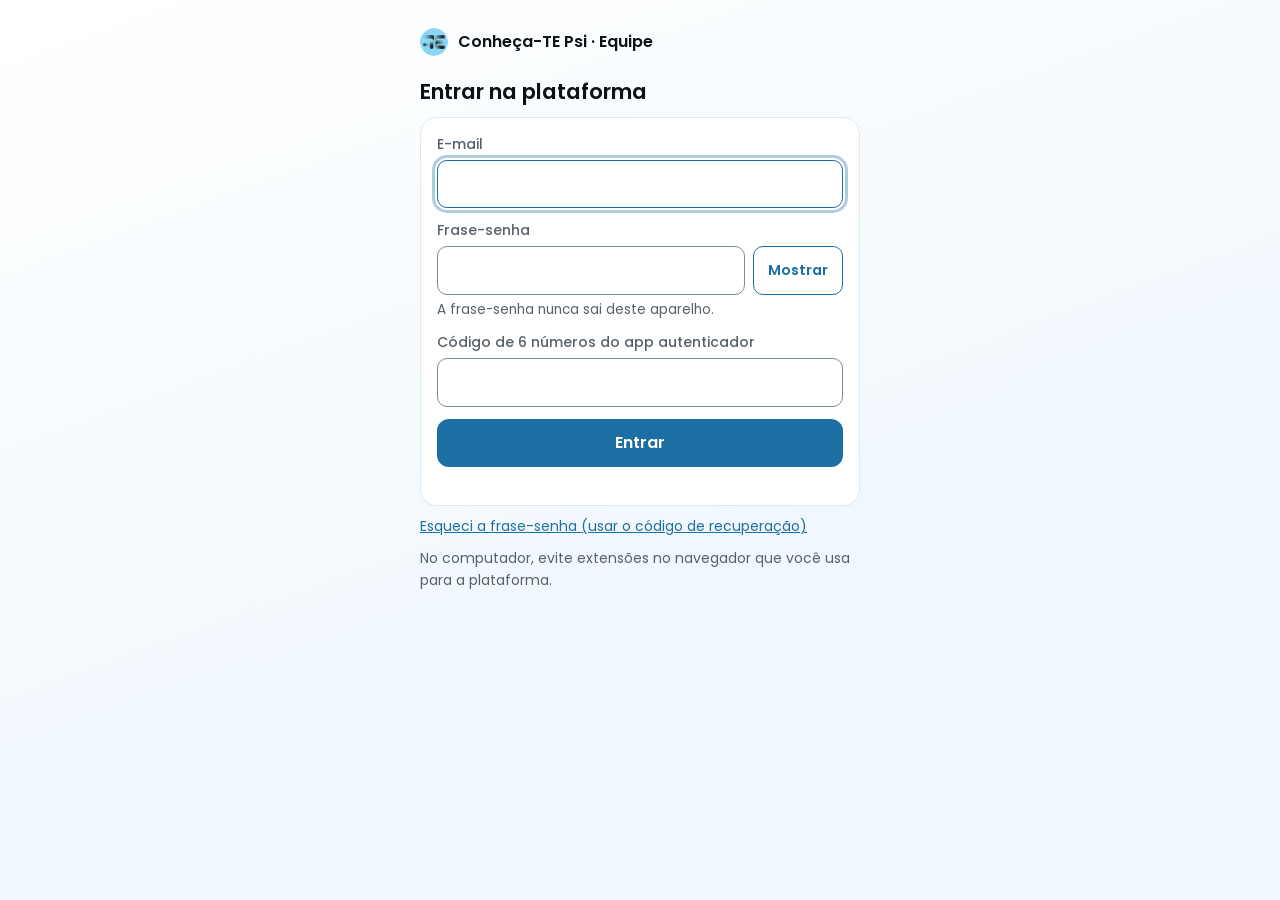
==== commit 171f91aa: "marca: símbolo TE no ícone da aba e no lugar da bolinha do menu Co-Authored-By: Claude Opus 5.5 <nor" ====
--- a/index.html
+++ b/index.html
@@ -3,17 +3,21 @@
 <head>
 <meta charset="utf-8">
 <meta name="viewport" content="width=device-width, initial-scale=1, viewport-fit=cover">
-<meta http-equiv="Content-Security-Policy" content="default-src 'none'; script-src 'self' 'wasm-unsafe-eval' 'sha256-8N5ok5VZivfo+yrPwcLJEwshtjvhnrcVXBxFdQbYdeU='; style-src 'self'; font-src 'self'; img-src 'self' data:; connect-src https://api.equipe.vivaleve.conhecate.com; base-uri 'none'; form-action 'none'; object-src 'none'; manifest-src 'self'; require-trusted-types-for 'script'; trusted-types 'none'; upgrade-insecure-requests">
+<meta http-equiv="Content-Security-Policy" content="default-src 'none'; script-src 'self' 'wasm-unsafe-eval' 'sha256-e0rAaUV71gkbpM2GJEaZqCfFO/Kkuai6a3FXm6LpH/A='; style-src 'self'; font-src 'self'; img-src 'self' data:; connect-src https://api.equipe.vivaleve.conhecate.com; base-uri 'none'; form-action 'none'; object-src 'none'; manifest-src 'self'; require-trusted-types-for 'script'; trusted-types 'none'; upgrade-insecure-requests">
 <meta name="referrer" content="no-referrer">
 <meta name="robots" content="noindex, nofollow">
 <meta name="theme-color" content="#2E9BD6">
 <title>Equipe Conheça-TE Psi</title>
-<link rel="stylesheet" href="css/app.css" integrity="sha384-aXCvLrJm2/qw90NzCeL7z+W16cL1i4PFVah96wuxqaUN4BjqAZoP6iNhj5/Kfq6h">
+<link rel="icon" type="image/png" sizes="32x32" href="img/te-favicon-32.png">
+<link rel="icon" type="image/png" sizes="192x192" href="img/te-favicon-192.png">
+<link rel="apple-touch-icon" sizes="180x180" href="img/te-apple-touch-180.png">
+<link rel="stylesheet" href="css/app.css" integrity="sha384-rJfSzZADQy+cTwWKrizM6jESlUQDSunYdCKlrmRAR2at9dBR5n8kx9/5uO5RgaBY">
 <script type="importmap">{
  "imports": {},
  "integrity": {
+  "./js/agenda.js": "sha384-a9kKIaNhLpvHi+QjmatF6l1+AjRXn6o+hGqn+LJcSXuqQSGLZkRmRB1dse6WF/8Y",
   "./js/api.js": "sha384-wKl+Eh8cdNdezLK3Kox3VfFtFVm68AlU5qRHta3vghVdPVpRLXr7KYYm37Ztyr/n",
-  "./js/app.js": "sha384-ByX5+UK1jvqeiDjuolVySWIcUcjkh9ysyia130tZLc6qw35oKwIw0UHVWOkwBv+l",
+  "./js/app.js": "sha384-kfvFVPGS6qVCH+KvTl8l8bNfvWkIYOeameHg2BvXMVDI15AM7TKe3xEQuXF2Tw2O",
   "./js/certificados.js": "sha384-fcHwt21qppAv1vYFdyoLnxC3SIY2qLvQAJlNbUw4t5EGjQDDQb5nUSZRkW9+nINS",
   "./js/cofre-cripto.js": "sha384-90zk3E4fh8mlqZWQqK6+7sAkdtpICvJnVqPNcWPCSBia/X93nshZ85vMOZ8uW4YW",
   "./js/cofre-sessao.js": "sha384-U8KY9NNfu5A7J2h1NQWiz3nDZk7PCWhBUc2KUNGwkhRqHKkTOx6yWwdxvvDA2t4y",
@@ -26,20 +30,21 @@
   "./js/palavras-ptbr.js": "sha384-lEXu630AqDT62cp2xjGXxz4mV983Wu0cOxS9+nN8lKPCKPVSxwZ3utdGtZUB2Z/g",
   "./js/prontuario-modelo.js": "sha384-79TE13l8oMh1guaXOZPRVf3cNARh+akj4dqAZvJciAQqtrj0pZZXTbjEPBhNQ35r",
   "./js/prontuario-ui.js": "sha384-zuyQ/T/T/3wrdZW35z9YJ8IAINstzNW2eFvuHmgh4YYFR1id+DWQaNR+BsKvD1l2",
-  "./js/prontuario.js": "sha384-Dwa4Qo4QexVSI0FcNj3gRWuRTi4K2dilBSv6SkfBFuDkNDyLOARnUfsH4egn5gnO",
+  "./js/prontuario.js": "sha384-jealT8Iofz9X6H+Sae0P+Qh0IWdqOD+AV4DEwq9iAh6vW7PgI9/guz/abv53srTP",
   "./js/qr.js": "sha384-s7qwwUOprQ5PMHRNRGCbrtpOrEdgXV1zk72CWBSmitDKT3E0KqqiE7EUfse1gIVi",
   "./js/recuperar.js": "sha384-GaIb/Paekf+EhaBwbvIS07HAHv7DbIWzFTujhn2MAwPcrvY60cZk4P/5Cd/1eBVt",
-  "./js/telas-admin.js": "sha384-IRvOOSh+8aY0m6P3WoFn0Sofukd7C2tdhzz6F/6XiTzaQwkygHEKHFhqx3pIIWA1",
+  "./js/telas-admin.js": "sha384-V4QpmqKFDsptVWUYAHxsReGXc61/ToVtFcj78IO/G6QWtwpACvDX/P57+6qTpPjx",
   "./js/telas-associado.js": "sha384-HlEc4IEFGxX6xHt9qD5hbyGawGS/vyqemWyrIEGKe1EbENNkVJnVQnh8jMTmrrIE",
-  "./js/telas-cofre.js": "sha384-PrpvldRaRpn9ii7pAGoixATwg9hj3dzFvGLuDZYKpJH/jgYNN3g/u+Sv8p6xBK84",
+  "./js/telas-cofre.js": "sha384-1w9ZBgY/zKrRLLrwBJF9Q6eVnG/Qd8fzWf6TOQZ+Efu1WDqOyEfggrWn5fvYgMiX",
   "./js/termo.js": "sha384-FmehYKAfDDVOq9u7oKkRNbNOvKswZW+TCOAymXnDLDAroD4/UC4hkwERP251iCCg",
   "./js/ui.js": "sha384-0U0UMrWr8tlwdjENVc8i4FH6EN+PjzfiqKLGeZT1vzDkykiXgpArXBaM+/jdwKRF",
   "./vendor/libsodium-sumo.mjs": "sha384-6CExmTBhGBkeU97K/q0KEN9A/d/n9q/T7WdippDhSFGAAlIneqtVzaJfmm6+LUMb",
   "./vendor/libsodium-wrappers-sumo.mjs": "sha384-Ure8NooPSc0DiuY0mTMBNtSIgIaxz/eFxwaKJI/PChqRbmj80CIZ4fNY5e6DXL7K"
  }
 }</script>
+<link rel="modulepreload" href="js/agenda.js" integrity="sha384-a9kKIaNhLpvHi+QjmatF6l1+AjRXn6o+hGqn+LJcSXuqQSGLZkRmRB1dse6WF/8Y">
 <link rel="modulepreload" href="js/api.js" integrity="sha384-wKl+Eh8cdNdezLK3Kox3VfFtFVm68AlU5qRHta3vghVdPVpRLXr7KYYm37Ztyr/n">
-<link rel="modulepreload" href="js/app.js" integrity="sha384-ByX5+UK1jvqeiDjuolVySWIcUcjkh9ysyia130tZLc6qw35oKwIw0UHVWOkwBv+l">
+<link rel="modulepreload" href="js/app.js" integrity="sha384-kfvFVPGS6qVCH+KvTl8l8bNfvWkIYOeameHg2BvXMVDI15AM7TKe3xEQuXF2Tw2O">
 <link rel="modulepreload" href="js/certificados.js" integrity="sha384-fcHwt21qppAv1vYFdyoLnxC3SIY2qLvQAJlNbUw4t5EGjQDDQb5nUSZRkW9+nINS">
 <link rel="modulepreload" href="js/cofre-cripto.js" integrity="sha384-90zk3E4fh8mlqZWQqK6+7sAkdtpICvJnVqPNcWPCSBia/X93nshZ85vMOZ8uW4YW">
 <link rel="modulepreload" href="js/cofre-sessao.js" integrity="sha384-U8KY9NNfu5A7J2h1NQWiz3nDZk7PCWhBUc2KUNGwkhRqHKkTOx6yWwdxvvDA2t4y">
@@ -52,17 +57,17 @@
 <link rel="modulepreload" href="js/palavras-ptbr.js" integrity="sha384-lEXu630AqDT62cp2xjGXxz4mV983Wu0cOxS9+nN8lKPCKPVSxwZ3utdGtZUB2Z/g">
 <link rel="modulepreload" href="js/prontuario-modelo.js" integrity="sha384-79TE13l8oMh1guaXOZPRVf3cNARh+akj4dqAZvJciAQqtrj0pZZXTbjEPBhNQ35r">
 <link rel="modulepreload" href="js/prontuario-ui.js" integrity="sha384-zuyQ/T/T/3wrdZW35z9YJ8IAINstzNW2eFvuHmgh4YYFR1id+DWQaNR+BsKvD1l2">
-<link rel="modulepreload" href="js/prontuario.js" integrity="sha384-Dwa4Qo4QexVSI0FcNj3gRWuRTi4K2dilBSv6SkfBFuDkNDyLOARnUfsH4egn5gnO">
+<link rel="modulepreload" href="js/prontuario.js" integrity="sha384-jealT8Iofz9X6H+Sae0P+Qh0IWdqOD+AV4DEwq9iAh6vW7PgI9/guz/abv53srTP">
 <link rel="modulepreload" href="js/qr.js" integrity="sha384-s7qwwUOprQ5PMHRNRGCbrtpOrEdgXV1zk72CWBSmitDKT3E0KqqiE7EUfse1gIVi">
 <link rel="modulepreload" href="js/recuperar.js" integrity="sha384-GaIb/Paekf+EhaBwbvIS07HAHv7DbIWzFTujhn2MAwPcrvY60cZk4P/5Cd/1eBVt">
-<link rel="modulepreload" href="js/telas-admin.js" integrity="sha384-IRvOOSh+8aY0m6P3WoFn0Sofukd7C2tdhzz6F/6XiTzaQwkygHEKHFhqx3pIIWA1">
+<link rel="modulepreload" href="js/telas-admin.js" integrity="sha384-V4QpmqKFDsptVWUYAHxsReGXc61/ToVtFcj78IO/G6QWtwpACvDX/P57+6qTpPjx">
 <link rel="modulepreload" href="js/telas-associado.js" integrity="sha384-HlEc4IEFGxX6xHt9qD5hbyGawGS/vyqemWyrIEGKe1EbENNkVJnVQnh8jMTmrrIE">
-<link rel="modulepreload" href="js/telas-cofre.js" integrity="sha384-PrpvldRaRpn9ii7pAGoixATwg9hj3dzFvGLuDZYKpJH/jgYNN3g/u+Sv8p6xBK84">
+<link rel="modulepreload" href="js/telas-cofre.js" integrity="sha384-1w9ZBgY/zKrRLLrwBJF9Q6eVnG/Qd8fzWf6TOQZ+Efu1WDqOyEfggrWn5fvYgMiX">
 <link rel="modulepreload" href="js/termo.js" integrity="sha384-FmehYKAfDDVOq9u7oKkRNbNOvKswZW+TCOAymXnDLDAroD4/UC4hkwERP251iCCg">
 <link rel="modulepreload" href="js/ui.js" integrity="sha384-0U0UMrWr8tlwdjENVc8i4FH6EN+PjzfiqKLGeZT1vzDkykiXgpArXBaM+/jdwKRF">
 <link rel="modulepreload" href="vendor/libsodium-sumo.mjs" integrity="sha384-6CExmTBhGBkeU97K/q0KEN9A/d/n9q/T7WdippDhSFGAAlIneqtVzaJfmm6+LUMb">
 <link rel="modulepreload" href="vendor/libsodium-wrappers-sumo.mjs" integrity="sha384-Ure8NooPSc0DiuY0mTMBNtSIgIaxz/eFxwaKJI/PChqRbmj80CIZ4fNY5e6DXL7K">
-<script type="module" src="js/app.js" integrity="sha384-ByX5+UK1jvqeiDjuolVySWIcUcjkh9ysyia130tZLc6qw35oKwIw0UHVWOkwBv+l"></script>
+<script type="module" src="js/app.js" integrity="sha384-kfvFVPGS6qVCH+KvTl8l8bNfvWkIYOeameHg2BvXMVDI15AM7TKe3xEQuXF2Tw2O"></script>
 </head>
 <body>
 <div id="app"><p class="carregando">Carregando...</p></div>
--- a/css/app.css
+++ b/css/app.css
@@ -1,290 +1,322 @@
-/* Plataforma da Equipe Viva Leve Psi. Mobile primeiro (375px). Poppins servida localmente.
-   Rodada 3 (personas): azuis da marca em versões ACESSÍVEIS (texto >= 4,5:1, componentes >= 3:1), alvos de toque de
-   44px ou mais, navegação lateral no computador e barra inferior com ícones no celular. */
-@font-face { font-family: "Poppins"; font-weight: 400; font-style: normal; font-display: swap; src: url("../fonts/poppins-latin-400-normal.woff2") format("woff2"); }
-@font-face { font-family: "Poppins"; font-weight: 500; font-style: normal; font-display: swap; src: url("../fonts/poppins-latin-500-normal.woff2") format("woff2"); }
-@font-face { font-family: "Poppins"; font-weight: 600; font-style: normal; font-display: swap; src: url("../fonts/poppins-latin-600-normal.woff2") format("woff2"); }
-
-:root {
-  /* marca: céu e céu-deep ficam para destaque, bordas e ícones; o "azul" é o tom acessível da mesma família */
-  --ceu-pastel: #A8DCF0; --ceu: #5BB8E8; --ceu-deep: #2E9BD6;
-  --azul: #1C6FA3;          /* 5,45:1 sobre branco; 5,08:1 sobre #F1F8FD */
-  --azul-escuro: #155A86;   /* hover */
-  --azul-claro: #E3F4FC;
-  --ink: #0E1216; --paper: #FFFFFF; --mist: #F1F8FD;
-  --terra: #C98B73;         /* acento decorativo */
-  --terra-forte: #B07058;   /* bordas informativas (3,96:1) */
-  --terra-escuro: #8A4F3A;  /* texto (5,3:1 sobre o fundo terracota claro) */
-  --areia: #EADBC8;
-  --muted: #56616B; --line: #DCEAF3; --borda-campo: #7A8C9B;
-  --ok: #2D7558; --ok-fundo: #E2F2EB; --bad: #A0453F; --bad-fundo: #FAEEEE;
-  --radius: 16px;
-  --alvo: 44px;
-}
-* { box-sizing: border-box; }
-html { -webkit-text-size-adjust: 100%; }
-body {
-  margin: 0; background: var(--mist); color: var(--ink);
-  font-family: Poppins, system-ui, -apple-system, "Segoe UI", sans-serif; font-size: 16px; line-height: 1.55;
-  -webkit-font-smoothing: antialiased;
-}
-a { color: var(--azul); }
-a:hover { color: var(--azul-escuro); }
-button, input, select, textarea { font: inherit; }
-[hidden] { display: none !important; }
-.sr { position: absolute; width: 1px; height: 1px; overflow: hidden; clip: rect(0 0 0 0); white-space: nowrap; }
-:focus-visible { outline: 3px solid var(--azul); outline-offset: 2px; }
-
-/* ---------- casca: topo, barra lateral (computador) e barra inferior (celular) ---------- */
-.marca { display: flex; align-items: center; gap: 10px; font-weight: 600; font-size: 1rem; color: var(--ink); }
-.marca .ponto { width: 26px; height: 26px; border-radius: 50%; background: linear-gradient(135deg, var(--ceu-pastel), var(--ceu-deep)); flex: none; }
-.casca { min-height: 100vh; }
-.topo { position: sticky; top: 0; z-index: 20; background: #FFFFFF; border-bottom: 1px solid var(--line); }
-.topo .linha { display: flex; justify-content: space-between; align-items: center; gap: 10px; padding: 8px 16px; max-width: 1080px; margin: 0 auto; }
-.topo .quem { display: flex; align-items: center; gap: 10px; font-size: .875rem; color: var(--muted); text-align: right; }
-.topo .quem .nome { max-width: 40vw; overflow: hidden; text-overflow: ellipsis; white-space: nowrap; }
-.conteudo:focus { outline: none; }
-.conteudo { max-width: 1080px; margin: 0 auto; padding: 16px 16px 112px; }
-h1 { font-size: 1.35rem; font-weight: 600; margin: 4px 0 12px; line-height: 1.25; }
-h2 { font-size: 1.05rem; font-weight: 600; margin: 20px 0 8px; }
-h3 { font-size: 1rem; font-weight: 600; margin: 0 0 6px; }
-p { margin: 0 0 10px; }
-.pequeno { font-size: .875rem; color: var(--muted); }
-.vazio { color: var(--muted); font-size: .9rem; padding: 10px 0; }
-
-.ic-svg { width: 24px; height: 24px; flex: none; fill: none; stroke: currentColor; stroke-width: 2; stroke-linecap: round; stroke-linejoin: round; }
-
-.nav-inferior {
-  position: fixed; left: 0; right: 0; bottom: 0; z-index: 30; background: #FFFFFF; border-top: 1px solid var(--line);
-  display: grid; grid-template-columns: repeat(5, 1fr); padding: 4px 4px calc(4px + env(safe-area-inset-bottom));
-}
-.nav-inferior a { display: flex; flex-direction: column; align-items: center; justify-content: center; gap: 2px; text-decoration: none;
-  color: var(--muted); font-size: .8125rem; padding: 6px 2px; border-radius: 12px; min-height: 56px; }
-.nav-inferior a.ativa { color: var(--azul); font-weight: 600; background: var(--azul-claro); }
-.nav-inferior a.destaque .ic-svg { color: #FFFFFF; background: var(--azul); border-radius: 50%; padding: 2px; width: 26px; height: 26px; }
-
-.lateral { display: none; }
-
-@media (min-width: 900px) {
-  .casca { display: grid; grid-template-columns: 248px 1fr; }
-  .lateral { display: flex; flex-direction: column; gap: 4px; position: sticky; top: 0; height: 100vh; overflow-y: auto;
-    background: #FFFFFF; border-right: 1px solid var(--line); padding: 16px 12px; }
-  .lateral .marca { padding: 4px 8px 14px; }
-  .lateral .grupo { font-size: .75rem; letter-spacing: .05em; text-transform: uppercase; color: var(--muted); font-weight: 600; margin: 14px 10px 4px; }
-  .lateral a { display: flex; align-items: center; gap: 10px; min-height: var(--alvo); padding: 8px 10px; border-radius: 10px;
-    text-decoration: none; color: var(--ink); font-size: .95rem; }
-  .lateral a:hover { background: var(--mist); }
-  .lateral a.ativa { background: var(--azul-claro); color: var(--azul); font-weight: 600; }
-  .lateral a .ic-svg { width: 20px; height: 20px; }
-  .nav-inferior { display: none; }
-  .topo .marca { visibility: hidden; }
-  .conteudo { padding-bottom: 48px; }
-}
-
-/* ---------- cartões ---------- */
-.card { background: var(--paper); border: 1px solid var(--line); border-radius: var(--radius); padding: 16px; margin: 10px 0; }
-.mcard { background: #FFFFFF; border: 1px solid var(--line); border-radius: 12px; padding: 12px 14px; margin: 8px 0; }
-.mcard.clicavel { cursor: pointer; }
-a.mcard { display: block; text-decoration: none; color: inherit; }
-.mcard.clicavel:hover, .mcard.clicavel:focus-visible { border-color: var(--azul); }
-.linha { display: flex; justify-content: space-between; align-items: center; gap: 10px; }
-.linha.topo-al { align-items: flex-start; }
-.linha.quebra { flex-wrap: wrap; }
-.pilha > * + * { margin-top: 6px; }
-.grade { display: grid; gap: 12px; }
-@media (min-width: 760px) { .g2 { grid-template-columns: 1fr 1fr; } .g3 { grid-template-columns: repeat(3, 1fr); } }
-
-.pill { display: inline-block; font-size: .8125rem; font-weight: 600; padding: 3px 10px; border-radius: 999px; background: var(--azul-claro); color: #1B6CA0; white-space: nowrap; }
-.pill.w { background: #F6E6DF; color: var(--terra-escuro); }
-.pill.g { background: var(--ok-fundo); color: var(--ok); }
-.pill.k { background: var(--ink); color: #FFFFFF; }
-.pill.r { background: var(--bad-fundo); color: #8E3A36; }
-.pill.cinza { background: #EEF1F4; color: var(--muted); }
-
-.alerta { border-left: 4px solid var(--terra-forte); background: #FBF4F1; border-radius: 10px; padding: 10px 12px; margin: 8px 0; font-size: .92rem; }
-.alerta.r { border-left-color: var(--bad); background: var(--bad-fundo); }
-.alerta.b { border-left-color: var(--azul); background: #EEF7FC; }
-.alerta.g { border-left-color: var(--ok); background: var(--ok-fundo); }
-.alerta b { display: block; font-weight: 600; }
-.alerta .acoes { margin-top: 8px; display: flex; gap: 8px; flex-wrap: wrap; }
-
-/* ---------- formulários ---------- */
-.form { display: grid; gap: 12px; }
-.campo { display: grid; gap: 4px; }
-.campo .rotulo { font-size: .875rem; color: var(--muted); font-weight: 500; }
-.campo .ajuda { font-size: .85rem; color: var(--muted); }
-.entrada { width: 100%; border: 1px solid var(--borda-campo); border-radius: 10px; padding: 11px 12px; background: #FFFFFF; color: var(--ink); font-size: 1rem; min-height: 48px; }
-.entrada:focus { outline: 3px solid rgba(28, 111, 163, .35); border-color: var(--azul); }
-.entrada[aria-invalid="true"] { border-color: var(--bad); outline: 2px solid rgba(160, 69, 63, .25); }
-textarea.entrada { min-height: 110px; resize: vertical; }
-.marcar { display: flex; gap: 10px; align-items: flex-start; font-size: .95rem; min-height: var(--alvo); padding: 6px 0; cursor: pointer; }
-.marcar input { width: 22px; height: 22px; margin-top: 2px; flex: none; accent-color: var(--azul); }
-.erro-form { color: var(--bad); background: var(--bad-fundo); border-radius: 10px; padding: 10px 12px; font-size: .92rem; margin: 0; font-weight: 500; }
-.erro-botao { color: var(--bad); font-size: .9rem; margin: 6px 0 0; font-weight: 500; flex-basis: 100%; }
-
-.seg { display: flex; gap: 6px; flex-wrap: wrap; }
-.seg button { flex: 1 1 calc(50% - 6px); min-height: 48px; padding: 8px 6px; border-radius: 10px; border: 1px solid var(--borda-campo); background: #FFFFFF; color: var(--ink); font-size: .95rem; cursor: pointer; }
-.seg button.on { background: var(--azul); color: #FFFFFF; border-color: var(--azul); font-weight: 600; }
-.seg button.on::before { content: "\2713\00A0"; }
-@media (min-width: 520px) { .seg button { flex: 1 1 0; } }
-
-.btn { display: inline-flex; justify-content: center; align-items: center; gap: 6px; width: 100%; text-align: center; background: var(--azul); color: #FFFFFF; border: 0; border-radius: 12px; padding: 12px 14px; font-weight: 600; font-size: 1rem; cursor: pointer; min-height: 48px; text-decoration: none; }
-.btn:hover { background: var(--azul-escuro); color: #FFFFFF; }
-.btn:disabled { opacity: .6; cursor: not-allowed; }
-.btn.ghost { background: #FFFFFF; color: var(--azul); border: 1px solid var(--azul); }
-.btn.ghost:hover { background: var(--azul-claro); color: var(--azul-escuro); }
-.btn.perigo { background: #B85450; }
-.btn.perigo:hover { background: var(--bad); }
-.btn.link-perigo { background: transparent; color: var(--bad); border: 0; text-decoration: underline; width: auto; font-weight: 500; }
-.btn.mini { width: auto; min-height: var(--alvo); padding: 8px 14px; font-size: .9rem; border-radius: 10px; }
-.acoes-linha { display: flex; gap: 8px; flex-wrap: wrap; align-items: center; }
-.acoes-linha .btn { flex: 1 1 140px; }
-.acoes-coluna { display: grid; gap: 8px; }
-@media (min-width: 760px) { .acoes-coluna { grid-template-columns: 1fr 1fr; } }
-
-.caixa-cifrada { background: #FFFFFF; border: 1px dashed var(--ink); border-radius: 12px; padding: 12px; margin: 12px 0; }
-.risco { color: var(--muted); text-decoration: line-through; }
-.resumo-ok { display: flex; align-items: center; gap: 10px; background: var(--ok-fundo); color: var(--ok); border-radius: 12px; padding: 12px 14px; font-weight: 600; }
-
-/* chave do app autenticador, código de recuperação e frase: em blocos, sem quebrar no meio */
-.blocos { display: flex; flex-wrap: wrap; gap: 6px 10px; font-family: ui-monospace, "Cascadia Mono", Consolas, monospace; font-size: 1.05rem; letter-spacing: .06em;
-  background: var(--ink); color: #FFFFFF; padding: 12px 14px; border-radius: 10px; }
-.blocos span { white-space: nowrap; }
-.blocos.grade2 { display: grid; grid-template-columns: repeat(2, max-content); gap: 6px 22px; }
-.frase-palavras { list-style: none; margin: 8px 0; padding: 12px; display: grid; grid-template-columns: repeat(2, 1fr); gap: 8px 14px;
-  background: var(--ink); color: #FFFFFF; border-radius: 12px; counter-reset: palavra; }
-.frase-palavras li { font-size: 1.1rem; font-weight: 600; letter-spacing: .02em; white-space: nowrap; }
-.frase-palavras li span { color: var(--ceu-pastel); font-weight: 500; font-size: .85rem; margin-right: 6px; }
-.passo-a-passo { margin: 6px 0 10px; padding-left: 20px; }
-.passo-a-passo li { margin: 4px 0; }
-.qr { width: 184px; height: 184px; image-rendering: pixelated; background: #FFFFFF; border-radius: 8px; border: 1px solid var(--line); }
-.codigo-rec { font-family: ui-monospace, "Cascadia Mono", Consolas, monospace; font-size: 1rem; letter-spacing: .04em; background: var(--ink); color: #FFFFFF; padding: 12px; border-radius: 10px; overflow-wrap: anywhere; }
-.link-longo { overflow-wrap: anywhere; font-size: .875rem; background: var(--mist); padding: 8px 10px; border-radius: 8px; }
-details > summary { cursor: pointer; min-height: var(--alvo); display: flex; align-items: center; font-weight: 600; color: var(--azul); }
-
-/* ---------- admin ---------- */
-.kpis { display: grid; grid-template-columns: repeat(2, 1fr); gap: 10px; }
-@media (min-width: 760px) { .kpis { grid-template-columns: repeat(4, 1fr); } }
-.kpi { background: #FFFFFF; border: 1px solid var(--line); border-radius: 12px; padding: 12px; }
-.kpi b { display: block; font-size: 1.5rem; font-weight: 600; line-height: 1.2; }
-.kpi span { font-size: .85rem; color: var(--muted); }
-.barras .b { display: grid; grid-template-columns: 92px 1fr auto; align-items: center; gap: 10px; margin: 9px 0; font-size: .9rem; }
-.barras .b em { font-style: normal; color: var(--muted); overflow: hidden; text-overflow: ellipsis; white-space: nowrap; }
-.barras .trilho { position: relative; height: 14px; background: var(--line); border-radius: 7px; }
-.barras .cheio { position: absolute; left: 0; top: 0; bottom: 0; background: var(--azul); border-radius: 7px; }
-.barras .marco { position: absolute; top: -3px; bottom: -3px; width: 3px; background: var(--terra-forte); }
-.tabela { overflow-x: auto; background: #FFFFFF; border: 1px solid var(--line); border-radius: 12px; }
-table { width: 100%; border-collapse: collapse; font-size: .9rem; }
-th, td { text-align: left; padding: 10px; border-bottom: 1px solid var(--line); vertical-align: top; }
-th { font-size: .8rem; color: var(--muted); text-transform: uppercase; letter-spacing: .04em; font-weight: 600; white-space: nowrap; }
-td.num, th.num { text-align: right; white-space: nowrap; }
-td a { display: inline-block; min-height: var(--alvo); line-height: var(--alvo); }
-.passos { list-style: none; padding: 0; margin: 8px 0; }
-.passos li { display: grid; grid-template-columns: 30px 1fr; gap: 10px; padding: 8px 0; border-bottom: 1px solid var(--line); font-size: .92rem; }
-.passos li .n { width: 28px; height: 28px; border-radius: 50%; background: var(--mist); color: var(--azul); display: grid; place-items: center; font-weight: 600; font-size: .85rem; }
-.passos li.feito .n { background: var(--ok); color: #FFFFFF; }
-.total-final { display: flex; justify-content: space-between; gap: 10px; font-weight: 600; font-size: 1.05rem; border-top: 2px solid var(--ink); padding-top: 8px; margin-top: 6px; }
-.lista-cartoes .mcard { margin: 6px 0; }
-
-/* ---------- entrada (login) ---------- */
-.porta { min-height: 100vh; display: grid; place-items: start center; padding: 28px 16px; background: linear-gradient(160deg, #FFFFFF 0%, var(--mist) 60%); }
-.porta .caixa { width: 100%; max-width: 440px; }
-.porta h1 { margin-top: 22px; }
-.carregando { display: flex; align-items: center; gap: 10px; color: var(--muted); font-size: .92rem; }
-.carregando::before { content: ""; width: 16px; height: 16px; border-radius: 50%; border: 3px solid var(--ceu-pastel); border-top-color: var(--azul); animation: gira 1s linear infinite; }
-@keyframes gira { to { transform: rotate(360deg); } }
-@media (prefers-reduced-motion: reduce) { .carregando::before { animation: none; } }
-
-/* aviso de confirmação: no topo, abaixo do cabeçalho, nunca sobre os botões do fim da tela */
-.aviso-flutuante { position: fixed; left: 16px; right: 16px; top: 66px; z-index: 50; max-width: 520px; margin: 0 auto; background: var(--ink); color: #FFFFFF; padding: 12px 14px; border-radius: 12px; font-size: .95rem; box-shadow: 0 10px 30px -12px rgba(14, 18, 22, .5); display: flex; gap: 10px; align-items: flex-start; justify-content: space-between; }
-.aviso-flutuante.erro { background: var(--bad); }
-.aviso-flutuante button { background: transparent; border: 1px solid rgba(255, 255, 255, .6); color: #FFFFFF; border-radius: 8px; min-height: 44px; min-width: 64px; cursor: pointer; flex: none; }
-@media (min-width: 900px) { .aviso-flutuante { left: 264px; } }
-
-/* aviso de inatividade (2 minutos antes de sair) */
-.banner-inatividade { position: fixed; left: 0; right: 0; top: 0; z-index: 80; background: var(--ink); color: #FFFFFF; padding: 16px; box-shadow: 0 10px 30px -10px rgba(0, 0, 0, .6); }
-.banner-inatividade .dentro { max-width: 640px; margin: 0 auto; display: grid; gap: 10px; }
-.banner-inatividade b { font-size: 1.1rem; }
-.banner-inatividade .btn { background: #FFFFFF; color: var(--ink); }
-
-/* folha de confirmação (exportar, congelar, abrir ocorrência) */
-.folha-fundo { position: fixed; inset: 0; z-index: 70; background: rgba(14, 18, 22, .45); display: grid; align-items: end; justify-items: center; }
-.folha { background: #FFFFFF; width: 100%; max-width: 560px; border-radius: 18px 18px 0 0; padding: 18px 16px calc(18px + env(safe-area-inset-bottom)); max-height: 90vh; overflow-y: auto; }
-@media (min-width: 600px) { .folha-fundo { align-items: center; } .folha { border-radius: 18px; } }
-
-@media (pointer: coarse) { .so-teclado { display: none !important; } }
-
-/* ---------- cofre clínico (Fase 2) ---------- */
-.prontuario h2 { margin-top: 0; }
-.prontuario h3 { margin-top: 18px; }
-.prontuario .seg { margin: 10px 0 4px; }
-.mcard.nota { border-left: 4px solid var(--ceu-deep); }
-.mcard.nota > .linha { flex-wrap: wrap; align-items: baseline; gap: 4px 10px; }
-.mcard.nota .acoes-linha { margin-top: 8px; }
-.mcard.nota .acoes-linha .btn { flex: 0 0 auto; }
-.mcard.nota.retificada { border-color: var(--terra-forte); border-left-color: var(--terra-forte); }
-.mcard.nota.anotacao, .mcard.anotacao { border-left-color: var(--terra-escuro); background: #FDF9F7; }
-.texto-clinico { white-space: pre-wrap; overflow-wrap: anywhere; margin: 6px 0 0; font-size: 1rem; line-height: 1.6; }
-.campo-lido { margin: 8px 0; }
-.campo-lido .rotulo { display: block; font-size: .85rem; color: var(--muted); font-weight: 500; }
-.risco .texto-clinico { color: var(--muted); text-decoration: line-through; }
-.retificacao { border-top: 1px dashed var(--terra-forte); margin-top: 8px; padding-top: 6px; }
-.editor { display: grid; gap: 10px; margin-top: 8px; }
-.nota-texto { min-height: 170px; font-size: 1.02rem; line-height: 1.6; resize: vertical; }
-@media (min-width: 760px) { .nota-texto { min-height: 240px; } }
-.chips { display: flex; gap: 6px; flex-wrap: wrap; }
-.chip { border: 1px solid var(--borda-campo); background: var(--mist); color: var(--azul); border-radius: 999px; padding: 8px 14px; font-size: .9rem; min-height: var(--alvo); cursor: pointer; }
-.chip:hover { border-color: var(--azul); }
-.rascunho { margin: 0; }
-.dica-teclado { display: none; margin: 0; }
-@media (min-width: 900px) and (pointer: fine) { .dica-teclado { display: block; } }
-.exportar { margin-top: 16px; }
-.mono, code { font-family: ui-monospace, "Cascadia Mono", Consolas, monospace; letter-spacing: .03em; }
-code { font-size: .9rem; background: var(--mist); padding: 2px 6px; border-radius: 6px; }
-.lista-passos { padding-left: 20px; margin: 6px 0 12px; }
-.lista-passos li { margin: 4px 0; }
-.folha-chaves { background: #FFFFFF; border: 1px solid var(--line); border-radius: var(--radius); padding: 16px; margin: 12px 0; }
-.folha-chaves h2 { margin-top: 0; }
-.qr-svg { width: 100%; max-width: 240px; height: auto; display: block; margin: 8px 0; border: 1px solid var(--line); border-radius: 8px; background: #FFFFFF; }
-.texto-termo { white-space: pre-wrap; background: #FFFFFF; border: 1px solid var(--line); border-radius: 12px; padding: 14px; font-size: .95rem; line-height: 1.6; max-height: 60vh; overflow-y: auto; }
-.doc-prontuario .marca { color: var(--azul); }
-.doc-prontuario .item { border: 1px solid var(--line); border-radius: 10px; padding: 10px 12px; margin: 10px 0; }
-.doc-prontuario .retificado { border-color: var(--terra-forte); }
-.doc-prontuario .cab { display: flex; justify-content: space-between; gap: 10px; flex-wrap: wrap; }
-.doc-prontuario .autor, .doc-prontuario .meta, .doc-prontuario .sem, .doc-prontuario .rot, .doc-prontuario footer { color: var(--muted); font-size: .88rem; }
-.doc-prontuario .rot { display: block; }
-.doc-prontuario .val { white-space: pre-wrap; }
-.doc-prontuario .retif { border-left: 3px solid var(--terra-forte); padding-left: 10px; margin-top: 8px; }
-.area-impressao { display: none; }
-@media print {
-  body.imprimindo > *:not(.area-impressao) { display: none !important; }
-  body.imprimindo .area-impressao { display: block; }
-  body.imprimindo { background: #FFFFFF; }
-  .doc-prontuario .item, .folha-chaves { break-inside: avoid; }
-  .folha-chaves .codigo-rec { background: #FFFFFF; color: #000000; border: 1px solid #000000; }
-}
-
-/* Rodada 4 (personas): selos que quebram linha e nada rolando de lado em 375 px (NA4, P2), códigos de conferência
-   fáceis de ler em voz alta (NB1), caixa de texto selecionável (N1), "Carregando..." com margem (P14), cabeçalho curto
-   no celular (NP12). */
-.linha { flex-wrap: wrap; row-gap: 6px; }
-.linha > * { min-width: 0; }
-.pill { white-space: normal; overflow-wrap: anywhere; max-width: 100%; text-align: left; }
-.conteudo, .caixa, .card, .mcard, .alerta { min-width: 0; overflow-wrap: anywhere; }
-.principal { min-width: 0; }
-#app > .carregando { margin: 24px 16px; }
-.so-largo { display: none; }
-@media (min-width: 600px) { .so-largo { display: inline; } }
-.copia-oculta { position: fixed; top: 0; left: -9999px; width: 1px; height: 1px; opacity: 0; }
-.caixa-texto { width: 100%; resize: vertical; font-size: .95rem; line-height: 1.5; min-height: 6em; }
-.conferencia { display: flex; flex-direction: column; gap: 6px; background: #FFFFFF; border: 1px solid var(--line); border-radius: 12px; padding: 12px; }
-.conferencia .rotulo { font-weight: 600; font-size: .95rem; }
-.conferencia .grupos { list-style: none; margin: 0; padding: 0; display: grid; grid-template-columns: repeat(2, minmax(0, 1fr)); gap: 8px 14px; }
-.conferencia .grupos li { display: flex; flex-direction: column; gap: 2px; }
-.conferencia .g { font-family: ui-monospace, "Cascadia Mono", Consolas, monospace; font-size: 1.45rem; font-weight: 600; letter-spacing: .14em; color: var(--ink); }
-.conferencia .falado { font-size: .8125rem; color: var(--muted); }
-.lado-a-lado { display: grid; gap: 10px; }
-@media (min-width: 700px) { .lado-a-lado { grid-template-columns: 1fr 1fr; } }
-.com-mostrar { display: flex; gap: 8px; align-items: stretch; }
-.com-mostrar .entrada { flex: 1; min-width: 0; }
-.automatico { font-style: italic; }
+/* Plataforma da Equipe Viva Leve Psi. Mobile primeiro (375px). Poppins servida localmente.
+   Rodada 3 (personas): azuis da marca em versões ACESSÍVEIS (texto >= 4,5:1, componentes >= 3:1), alvos de toque de
+   44px ou mais, navegação lateral no computador e barra inferior com ícones no celular. */
+@font-face { font-family: "Poppins"; font-weight: 400; font-style: normal; font-display: swap; src: url("../fonts/poppins-latin-400-normal.woff2") format("woff2"); }
+@font-face { font-family: "Poppins"; font-weight: 500; font-style: normal; font-display: swap; src: url("../fonts/poppins-latin-500-normal.woff2") format("woff2"); }
+@font-face { font-family: "Poppins"; font-weight: 600; font-style: normal; font-display: swap; src: url("../fonts/poppins-latin-600-normal.woff2") format("woff2"); }
+
+:root {
+  /* marca: céu e céu-deep ficam para destaque, bordas e ícones; o "azul" é o tom acessível da mesma família */
+  --ceu-pastel: #A8DCF0; --ceu: #5BB8E8; --ceu-deep: #2E9BD6;
+  --azul: #1C6FA3;          /* 5,45:1 sobre branco; 5,08:1 sobre #F1F8FD */
+  --azul-escuro: #155A86;   /* hover */
+  --azul-claro: #E3F4FC;
+  --ink: #0E1216; --paper: #FFFFFF; --mist: #F1F8FD;
+  --terra: #C98B73;         /* acento decorativo */
+  --terra-forte: #B07058;   /* bordas informativas (3,96:1) */
+  --terra-escuro: #8A4F3A;  /* texto (5,3:1 sobre o fundo terracota claro) */
+  --areia: #EADBC8;
+  --muted: #56616B; --line: #DCEAF3; --borda-campo: #7A8C9B;
+  --ok: #2D7558; --ok-fundo: #E2F2EB; --bad: #A0453F; --bad-fundo: #FAEEEE;
+  --radius: 16px;
+  --alvo: 44px;
+}
+* { box-sizing: border-box; }
+html { -webkit-text-size-adjust: 100%; }
+body {
+  margin: 0; background: var(--mist); color: var(--ink);
+  font-family: Poppins, system-ui, -apple-system, "Segoe UI", sans-serif; font-size: 16px; line-height: 1.55;
+  -webkit-font-smoothing: antialiased;
+}
+a { color: var(--azul); }
+a:hover { color: var(--azul-escuro); }
+button, input, select, textarea { font: inherit; }
+[hidden] { display: none !important; }
+.sr { position: absolute; width: 1px; height: 1px; overflow: hidden; clip: rect(0 0 0 0); white-space: nowrap; }
+:focus-visible { outline: 3px solid var(--azul); outline-offset: 2px; }
+
+/* ---------- casca: topo, barra lateral (computador) e barra inferior (celular) ---------- */
+.marca { display: flex; align-items: center; gap: 10px; font-weight: 600; font-size: 1rem; color: var(--ink); }
+.marca .ponto { width: 28px; height: 28px; border-radius: 50%; background: url("../img/te-marca-64.png") center / contain no-repeat; flex: none; }
+.casca { min-height: 100vh; }
+.topo { position: sticky; top: 0; z-index: 20; background: #FFFFFF; border-bottom: 1px solid var(--line); }
+.topo .linha { display: flex; justify-content: space-between; align-items: center; gap: 10px; padding: 8px 16px; max-width: 1080px; margin: 0 auto; }
+.topo .quem { display: flex; align-items: center; gap: 10px; font-size: .875rem; color: var(--muted); text-align: right; }
+.topo .quem .nome { max-width: 40vw; overflow: hidden; text-overflow: ellipsis; white-space: nowrap; }
+.conteudo:focus { outline: none; }
+.conteudo { max-width: 1080px; margin: 0 auto; padding: 16px 16px 112px; }
+h1 { font-size: 1.35rem; font-weight: 600; margin: 4px 0 12px; line-height: 1.25; }
+h2 { font-size: 1.05rem; font-weight: 600; margin: 20px 0 8px; }
+h3 { font-size: 1rem; font-weight: 600; margin: 0 0 6px; }
+p { margin: 0 0 10px; }
+.pequeno { font-size: .875rem; color: var(--muted); }
+.vazio { color: var(--muted); font-size: .9rem; padding: 10px 0; }
+
+.ic-svg { width: 24px; height: 24px; flex: none; fill: none; stroke: currentColor; stroke-width: 2; stroke-linecap: round; stroke-linejoin: round; }
+
+.nav-inferior {
+  position: fixed; left: 0; right: 0; bottom: 0; z-index: 30; background: #FFFFFF; border-top: 1px solid var(--line);
+  display: grid; grid-template-columns: repeat(5, 1fr); padding: 4px 4px calc(4px + env(safe-area-inset-bottom));
+}
+.nav-inferior a { display: flex; flex-direction: column; align-items: center; justify-content: center; gap: 2px; text-decoration: none;
+  color: var(--muted); font-size: .8125rem; padding: 6px 2px; border-radius: 12px; min-height: 56px; }
+.nav-inferior a.ativa { color: var(--azul); font-weight: 600; background: var(--azul-claro); }
+.nav-inferior a.destaque .ic-svg { color: #FFFFFF; background: var(--azul); border-radius: 50%; padding: 2px; width: 26px; height: 26px; }
+
+.lateral { display: none; }
+
+@media (min-width: 900px) {
+  .casca { display: grid; grid-template-columns: 248px 1fr; }
+  .lateral { display: flex; flex-direction: column; gap: 4px; position: sticky; top: 0; height: 100vh; overflow-y: auto;
+    background: #FFFFFF; border-right: 1px solid var(--line); padding: 16px 12px; }
+  .lateral .marca { padding: 4px 8px 14px; }
+  .lateral .grupo { font-size: .75rem; letter-spacing: .05em; text-transform: uppercase; color: var(--muted); font-weight: 600; margin: 14px 10px 4px; }
+  .lateral a { display: flex; align-items: center; gap: 10px; min-height: var(--alvo); padding: 8px 10px; border-radius: 10px;
+    text-decoration: none; color: var(--ink); font-size: .95rem; }
+  .lateral a:hover { background: var(--mist); }
+  .lateral a.ativa { background: var(--azul-claro); color: var(--azul); font-weight: 600; }
+  .lateral a .ic-svg { width: 20px; height: 20px; }
+  .nav-inferior { display: none; }
+  .topo .marca { visibility: hidden; }
+  .conteudo { padding-bottom: 48px; }
+}
+
+/* ---------- cartões ---------- */
+.card { background: var(--paper); border: 1px solid var(--line); border-radius: var(--radius); padding: 16px; margin: 10px 0; }
+.mcard { background: #FFFFFF; border: 1px solid var(--line); border-radius: 12px; padding: 12px 14px; margin: 8px 0; }
+.mcard.clicavel { cursor: pointer; }
+a.mcard { display: block; text-decoration: none; color: inherit; }
+.mcard.clicavel:hover, .mcard.clicavel:focus-visible { border-color: var(--azul); }
+.linha { display: flex; justify-content: space-between; align-items: center; gap: 10px; }
+.linha.topo-al { align-items: flex-start; }
+.linha.quebra { flex-wrap: wrap; }
+.pilha > * + * { margin-top: 6px; }
+.grade { display: grid; gap: 12px; }
+@media (min-width: 760px) { .g2 { grid-template-columns: 1fr 1fr; } .g3 { grid-template-columns: repeat(3, 1fr); } }
+
+.pill { display: inline-block; font-size: .8125rem; font-weight: 600; padding: 3px 10px; border-radius: 999px; background: var(--azul-claro); color: #1B6CA0; white-space: nowrap; }
+.pill.w { background: #F6E6DF; color: var(--terra-escuro); }
+.pill.g { background: var(--ok-fundo); color: var(--ok); }
+.pill.k { background: var(--ink); color: #FFFFFF; }
+.pill.r { background: var(--bad-fundo); color: #8E3A36; }
+.pill.cinza { background: #EEF1F4; color: var(--muted); }
+
+.alerta { border-left: 4px solid var(--terra-forte); background: #FBF4F1; border-radius: 10px; padding: 10px 12px; margin: 8px 0; font-size: .92rem; }
+.alerta.r { border-left-color: var(--bad); background: var(--bad-fundo); }
+.alerta.b { border-left-color: var(--azul); background: #EEF7FC; }
+.alerta.g { border-left-color: var(--ok); background: var(--ok-fundo); }
+.alerta b { display: block; font-weight: 600; }
+.alerta .acoes { margin-top: 8px; display: flex; gap: 8px; flex-wrap: wrap; }
+
+/* ---------- formulários ---------- */
+.form { display: grid; gap: 12px; }
+.campo { display: grid; gap: 4px; }
+.campo .rotulo { font-size: .875rem; color: var(--muted); font-weight: 500; }
+.campo .ajuda { font-size: .85rem; color: var(--muted); }
+.entrada { width: 100%; border: 1px solid var(--borda-campo); border-radius: 10px; padding: 11px 12px; background: #FFFFFF; color: var(--ink); font-size: 1rem; min-height: 48px; }
+.entrada:focus { outline: 3px solid rgba(28, 111, 163, .35); border-color: var(--azul); }
+.entrada[aria-invalid="true"] { border-color: var(--bad); outline: 2px solid rgba(160, 69, 63, .25); }
+textarea.entrada { min-height: 110px; resize: vertical; }
+.marcar { display: flex; gap: 10px; align-items: flex-start; font-size: .95rem; min-height: var(--alvo); padding: 6px 0; cursor: pointer; }
+.marcar input { width: 22px; height: 22px; margin-top: 2px; flex: none; accent-color: var(--azul); }
+.erro-form { color: var(--bad); background: var(--bad-fundo); border-radius: 10px; padding: 10px 12px; font-size: .92rem; margin: 0; font-weight: 500; }
+.erro-botao { color: var(--bad); font-size: .9rem; margin: 6px 0 0; font-weight: 500; flex-basis: 100%; }
+
+.seg { display: flex; gap: 6px; flex-wrap: wrap; }
+.seg button { flex: 1 1 calc(50% - 6px); min-height: 48px; padding: 8px 6px; border-radius: 10px; border: 1px solid var(--borda-campo); background: #FFFFFF; color: var(--ink); font-size: .95rem; cursor: pointer; }
+.seg button.on { background: var(--azul); color: #FFFFFF; border-color: var(--azul); font-weight: 600; }
+.seg button.on::before { content: "\2713\00A0"; }
+@media (min-width: 520px) { .seg button { flex: 1 1 0; } }
+
+.btn { display: inline-flex; justify-content: center; align-items: center; gap: 6px; width: 100%; text-align: center; background: var(--azul); color: #FFFFFF; border: 0; border-radius: 12px; padding: 12px 14px; font-weight: 600; font-size: 1rem; cursor: pointer; min-height: 48px; text-decoration: none; }
+.btn:hover { background: var(--azul-escuro); color: #FFFFFF; }
+.btn:disabled { opacity: .6; cursor: not-allowed; }
+.btn.ghost { background: #FFFFFF; color: var(--azul); border: 1px solid var(--azul); }
+.btn.ghost:hover { background: var(--azul-claro); color: var(--azul-escuro); }
+.btn.perigo { background: #B85450; }
+.btn.perigo:hover { background: var(--bad); }
+.btn.link-perigo { background: transparent; color: var(--bad); border: 0; text-decoration: underline; width: auto; font-weight: 500; }
+.btn.mini { width: auto; min-height: var(--alvo); padding: 8px 14px; font-size: .9rem; border-radius: 10px; }
+.acoes-linha { display: flex; gap: 8px; flex-wrap: wrap; align-items: center; }
+.acoes-linha .btn { flex: 1 1 140px; }
+.acoes-coluna { display: grid; gap: 8px; }
+@media (min-width: 760px) { .acoes-coluna { grid-template-columns: 1fr 1fr; } }
+
+.caixa-cifrada { background: #FFFFFF; border: 1px dashed var(--ink); border-radius: 12px; padding: 12px; margin: 12px 0; }
+.risco { color: var(--muted); text-decoration: line-through; }
+.resumo-ok { display: flex; align-items: center; gap: 10px; background: var(--ok-fundo); color: var(--ok); border-radius: 12px; padding: 12px 14px; font-weight: 600; }
+
+/* chave do app autenticador, código de recuperação e frase: em blocos, sem quebrar no meio */
+.blocos { display: flex; flex-wrap: wrap; gap: 6px 10px; font-family: ui-monospace, "Cascadia Mono", Consolas, monospace; font-size: 1.05rem; letter-spacing: .06em;
+  background: var(--ink); color: #FFFFFF; padding: 12px 14px; border-radius: 10px; }
+.blocos span { white-space: nowrap; }
+.blocos.grade2 { display: grid; grid-template-columns: repeat(2, max-content); gap: 6px 22px; }
+.frase-palavras { list-style: none; margin: 8px 0; padding: 12px; display: grid; grid-template-columns: repeat(2, 1fr); gap: 8px 14px;
+  background: var(--ink); color: #FFFFFF; border-radius: 12px; counter-reset: palavra; }
+.frase-palavras li { font-size: 1.1rem; font-weight: 600; letter-spacing: .02em; white-space: nowrap; }
+.frase-palavras li span { color: var(--ceu-pastel); font-weight: 500; font-size: .85rem; margin-right: 6px; }
+.passo-a-passo { margin: 6px 0 10px; padding-left: 20px; }
+.passo-a-passo li { margin: 4px 0; }
+.qr { width: 184px; height: 184px; image-rendering: pixelated; background: #FFFFFF; border-radius: 8px; border: 1px solid var(--line); }
+.codigo-rec { font-family: ui-monospace, "Cascadia Mono", Consolas, monospace; font-size: 1rem; letter-spacing: .04em; background: var(--ink); color: #FFFFFF; padding: 12px; border-radius: 10px; overflow-wrap: anywhere; }
+.link-longo { overflow-wrap: anywhere; font-size: .875rem; background: var(--mist); padding: 8px 10px; border-radius: 8px; }
+details > summary { cursor: pointer; min-height: var(--alvo); display: flex; align-items: center; font-weight: 600; color: var(--azul); }
+
+/* ---------- admin ---------- */
+.kpis { display: grid; grid-template-columns: repeat(2, 1fr); gap: 10px; }
+@media (min-width: 760px) { .kpis { grid-template-columns: repeat(4, 1fr); } }
+.kpi { background: #FFFFFF; border: 1px solid var(--line); border-radius: 12px; padding: 12px; }
+.kpi b { display: block; font-size: 1.5rem; font-weight: 600; line-height: 1.2; }
+.kpi span { font-size: .85rem; color: var(--muted); }
+.barras .b { display: grid; grid-template-columns: 92px 1fr auto; align-items: center; gap: 10px; margin: 9px 0; font-size: .9rem; }
+.barras .b em { font-style: normal; color: var(--muted); overflow: hidden; text-overflow: ellipsis; white-space: nowrap; }
+.barras .trilho { position: relative; height: 14px; background: var(--line); border-radius: 7px; }
+.barras .cheio { position: absolute; left: 0; top: 0; bottom: 0; background: var(--azul); border-radius: 7px; }
+.barras .marco { position: absolute; top: -3px; bottom: -3px; width: 3px; background: var(--terra-forte); }
+.tabela { overflow-x: auto; background: #FFFFFF; border: 1px solid var(--line); border-radius: 12px; }
+table { width: 100%; border-collapse: collapse; font-size: .9rem; }
+th, td { text-align: left; padding: 10px; border-bottom: 1px solid var(--line); vertical-align: top; }
+th { font-size: .8rem; color: var(--muted); text-transform: uppercase; letter-spacing: .04em; font-weight: 600; white-space: nowrap; }
+td.num, th.num { text-align: right; white-space: nowrap; }
+td a { display: inline-block; min-height: var(--alvo); line-height: var(--alvo); }
+.passos { list-style: none; padding: 0; margin: 8px 0; }
+.passos li { display: grid; grid-template-columns: 30px 1fr; gap: 10px; padding: 8px 0; border-bottom: 1px solid var(--line); font-size: .92rem; }
+.passos li .n { width: 28px; height: 28px; border-radius: 50%; background: var(--mist); color: var(--azul); display: grid; place-items: center; font-weight: 600; font-size: .85rem; }
+.passos li.feito .n { background: var(--ok); color: #FFFFFF; }
+.total-final { display: flex; justify-content: space-between; gap: 10px; font-weight: 600; font-size: 1.05rem; border-top: 2px solid var(--ink); padding-top: 8px; margin-top: 6px; }
+.lista-cartoes .mcard { margin: 6px 0; }
+
+/* ---------- entrada (login) ---------- */
+.porta { min-height: 100vh; display: grid; place-items: start center; padding: 28px 16px; background: linear-gradient(160deg, #FFFFFF 0%, var(--mist) 60%); }
+.porta .caixa { width: 100%; max-width: 440px; }
+.porta h1 { margin-top: 22px; }
+.carregando { display: flex; align-items: center; gap: 10px; color: var(--muted); font-size: .92rem; }
+.carregando::before { content: ""; width: 16px; height: 16px; border-radius: 50%; border: 3px solid var(--ceu-pastel); border-top-color: var(--azul); animation: gira 1s linear infinite; }
+@keyframes gira { to { transform: rotate(360deg); } }
+@media (prefers-reduced-motion: reduce) { .carregando::before { animation: none; } }
+
+/* aviso de confirmação: no topo, abaixo do cabeçalho, nunca sobre os botões do fim da tela */
+.aviso-flutuante { position: fixed; left: 16px; right: 16px; top: 66px; z-index: 50; max-width: 520px; margin: 0 auto; background: var(--ink); color: #FFFFFF; padding: 12px 14px; border-radius: 12px; font-size: .95rem; box-shadow: 0 10px 30px -12px rgba(14, 18, 22, .5); display: flex; gap: 10px; align-items: flex-start; justify-content: space-between; }
+.aviso-flutuante.erro { background: var(--bad); }
+.aviso-flutuante button { background: transparent; border: 1px solid rgba(255, 255, 255, .6); color: #FFFFFF; border-radius: 8px; min-height: 44px; min-width: 64px; cursor: pointer; flex: none; }
+@media (min-width: 900px) { .aviso-flutuante { left: 264px; } }
+
+/* aviso de inatividade (2 minutos antes de sair) */
+.banner-inatividade { position: fixed; left: 0; right: 0; top: 0; z-index: 80; background: var(--ink); color: #FFFFFF; padding: 16px; box-shadow: 0 10px 30px -10px rgba(0, 0, 0, .6); }
+.banner-inatividade .dentro { max-width: 640px; margin: 0 auto; display: grid; gap: 10px; }
+.banner-inatividade b { font-size: 1.1rem; }
+.banner-inatividade .btn { background: #FFFFFF; color: var(--ink); }
+
+/* folha de confirmação (exportar, congelar, abrir ocorrência) */
+.folha-fundo { position: fixed; inset: 0; z-index: 70; background: rgba(14, 18, 22, .45); display: grid; align-items: end; justify-items: center; }
+.folha { background: #FFFFFF; width: 100%; max-width: 560px; border-radius: 18px 18px 0 0; padding: 18px 16px calc(18px + env(safe-area-inset-bottom)); max-height: 90vh; overflow-y: auto; }
+@media (min-width: 600px) { .folha-fundo { align-items: center; } .folha { border-radius: 18px; } }
+
+@media (pointer: coarse) { .so-teclado { display: none !important; } }
+
+/* ---------- cofre clínico (Fase 2) ---------- */
+.prontuario h2 { margin-top: 0; }
+.prontuario h3 { margin-top: 18px; }
+.prontuario .seg { margin: 10px 0 4px; }
+.mcard.nota { border-left: 4px solid var(--ceu-deep); }
+.mcard.nota > .linha { flex-wrap: wrap; align-items: baseline; gap: 4px 10px; }
+.mcard.nota .acoes-linha { margin-top: 8px; }
+.mcard.nota .acoes-linha .btn { flex: 0 0 auto; }
+.mcard.nota.retificada { border-color: var(--terra-forte); border-left-color: var(--terra-forte); }
+.mcard.nota.anotacao, .mcard.anotacao { border-left-color: var(--terra-escuro); background: #FDF9F7; }
+.texto-clinico { white-space: pre-wrap; overflow-wrap: anywhere; margin: 6px 0 0; font-size: 1rem; line-height: 1.6; }
+.campo-lido { margin: 8px 0; }
+.campo-lido .rotulo { display: block; font-size: .85rem; color: var(--muted); font-weight: 500; }
+.risco .texto-clinico { color: var(--muted); text-decoration: line-through; }
+.retificacao { border-top: 1px dashed var(--terra-forte); margin-top: 8px; padding-top: 6px; }
+.editor { display: grid; gap: 10px; margin-top: 8px; }
+.nota-texto { min-height: 170px; font-size: 1.02rem; line-height: 1.6; resize: vertical; }
+@media (min-width: 760px) { .nota-texto { min-height: 240px; } }
+.chips { display: flex; gap: 6px; flex-wrap: wrap; }
+.chip { border: 1px solid var(--borda-campo); background: var(--mist); color: var(--azul); border-radius: 999px; padding: 8px 14px; font-size: .9rem; min-height: var(--alvo); cursor: pointer; }
+.chip:hover { border-color: var(--azul); }
+.rascunho { margin: 0; }
+.dica-teclado { display: none; margin: 0; }
+@media (min-width: 900px) and (pointer: fine) { .dica-teclado { display: block; } }
+.exportar { margin-top: 16px; }
+.mono, code { font-family: ui-monospace, "Cascadia Mono", Consolas, monospace; letter-spacing: .03em; }
+code { font-size: .9rem; background: var(--mist); padding: 2px 6px; border-radius: 6px; }
+.lista-passos { padding-left: 20px; margin: 6px 0 12px; }
+.lista-passos li { margin: 4px 0; }
+.folha-chaves { background: #FFFFFF; border: 1px solid var(--line); border-radius: var(--radius); padding: 16px; margin: 12px 0; }
+.folha-chaves h2 { margin-top: 0; }
+.qr-svg { width: 100%; max-width: 240px; height: auto; display: block; margin: 8px 0; border: 1px solid var(--line); border-radius: 8px; background: #FFFFFF; }
+.texto-termo { white-space: pre-wrap; background: #FFFFFF; border: 1px solid var(--line); border-radius: 12px; padding: 14px; font-size: .95rem; line-height: 1.6; max-height: 60vh; overflow-y: auto; }
+.doc-prontuario .marca { color: var(--azul); }
+.doc-prontuario .item { border: 1px solid var(--line); border-radius: 10px; padding: 10px 12px; margin: 10px 0; }
+.doc-prontuario .retificado { border-color: var(--terra-forte); }
+.doc-prontuario .cab { display: flex; justify-content: space-between; gap: 10px; flex-wrap: wrap; }
+.doc-prontuario .autor, .doc-prontuario .meta, .doc-prontuario .sem, .doc-prontuario .rot, .doc-prontuario footer { color: var(--muted); font-size: .88rem; }
+.doc-prontuario .rot { display: block; }
+.doc-prontuario .val { white-space: pre-wrap; }
+.doc-prontuario .retif { border-left: 3px solid var(--terra-forte); padding-left: 10px; margin-top: 8px; }
+.area-impressao { display: none; }
+@media print {
+  body.imprimindo > *:not(.area-impressao) { display: none !important; }
+  body.imprimindo .area-impressao { display: block; }
+  body.imprimindo { background: #FFFFFF; }
+  .doc-prontuario .item, .folha-chaves { break-inside: avoid; }
+  .folha-chaves .codigo-rec { background: #FFFFFF; color: #000000; border: 1px solid #000000; }
+}
+
+/* Rodada 4 (personas): selos que quebram linha e nada rolando de lado em 375 px (NA4, P2), códigos de conferência
+   fáceis de ler em voz alta (NB1), caixa de texto selecionável (N1), "Carregando..." com margem (P14), cabeçalho curto
+   no celular (NP12). */
+.linha { flex-wrap: wrap; row-gap: 6px; }
+.linha > * { min-width: 0; }
+.pill { white-space: normal; overflow-wrap: anywhere; max-width: 100%; text-align: left; }
+.conteudo, .caixa, .card, .mcard, .alerta { min-width: 0; overflow-wrap: anywhere; }
+.principal { min-width: 0; }
+#app > .carregando { margin: 24px 16px; }
+.so-largo { display: none; }
+@media (min-width: 600px) { .so-largo { display: inline; } }
+.copia-oculta { position: fixed; top: 0; left: -9999px; width: 1px; height: 1px; opacity: 0; }
+.caixa-texto { width: 100%; resize: vertical; font-size: .95rem; line-height: 1.5; min-height: 6em; }
+.conferencia { display: flex; flex-direction: column; gap: 6px; background: #FFFFFF; border: 1px solid var(--line); border-radius: 12px; padding: 12px; }
+.conferencia .rotulo { font-weight: 600; font-size: .95rem; }
+.conferencia .grupos { list-style: none; margin: 0; padding: 0; display: grid; grid-template-columns: repeat(2, minmax(0, 1fr)); gap: 8px 14px; }
+.conferencia .grupos li { display: flex; flex-direction: column; gap: 2px; }
+.conferencia .g { font-family: ui-monospace, "Cascadia Mono", Consolas, monospace; font-size: 1.45rem; font-weight: 600; letter-spacing: .14em; color: var(--ink); }
+.conferencia .falado { font-size: .8125rem; color: var(--muted); }
+.lado-a-lado { display: grid; gap: 10px; }
+@media (min-width: 700px) { .lado-a-lado { grid-template-columns: 1fr 1fr; } }
+.com-mostrar { display: flex; gap: 8px; align-items: stretch; }
+.com-mostrar .entrada { flex: 1; min-width: 0; }
+.automatico { font-style: italic; }
+
+/* ---------- agenda da equipe (03/10/2026): uma cor por profissional; claro = livre, cheio = agendado ---------- */
+.ag-c-verde { --ag: #2D7558; --ag-claro: #E2F2EB; }
+.ag-c-azul { --ag: #1C6FA3; --ag-claro: #E3F4FC; }
+.ag-c-roxo { --ag: #6B4FA0; --ag-claro: #EFEAF7; }
+.ag-c-laranja { --ag: #A85A1E; --ag-claro: #FBEDE1; }
+.ag-nav { display: flex; flex-wrap: wrap; gap: 8px; margin: 8px 0 12px; }
+.ag-legenda { display: flex; flex-wrap: wrap; gap: 8px 16px; align-items: center; margin: 0 0 12px; font-size: .9rem; }
+.ag-leg { display: inline-flex; align-items: center; gap: 6px; font-weight: 500; }
+.ag-bola { display: inline-block; width: 14px; height: 14px; border-radius: 50%; background: var(--ag, var(--muted)); flex: none; }
+.ag-amostra { display: inline-block; width: 22px; height: 14px; border-radius: 4px; border: 2px solid var(--muted); }
+.ag-amostra.livre { background: #fff; }
+.ag-amostra.cheio { background: var(--muted); }
+.ag-amostra.cancelado { background: #EEE; border-style: dashed; }
+.ag-rolagem { overflow-x: auto; background: var(--paper); border: 1px solid var(--line); border-radius: var(--radius); margin-bottom: 16px; }
+.ag-grade { display: grid; grid-template-columns: 48px repeat(7, minmax(118px, 1fr)); min-width: 880px; }
+.ag-cab, .ag-canto { position: sticky; top: 0; background: var(--paper); z-index: 1; }
+.ag-cab { padding: 8px 6px; font-weight: 600; font-size: .85rem; text-align: center; border-bottom: 1px solid var(--line); border-left: 1px solid var(--line); }
+.ag-cab.hoje { color: var(--azul); }
+.ag-hora { padding: 6px 4px; font-size: .78rem; color: var(--muted); text-align: right; border-top: 1px solid var(--line); }
+.ag-cel { min-height: 40px; padding: 3px; display: flex; flex-direction: column; gap: 3px; border-top: 1px solid var(--line); border-left: 1px solid var(--line); }
+.ag-cel.hoje { background: #FAFDFF; }
+.ag-item { display: block; border-radius: 6px; padding: 2px 6px; font-size: .74rem; line-height: 1.3; overflow: hidden; text-overflow: ellipsis; white-space: nowrap; }
+.ag-item.livre { background: var(--ag-claro); color: var(--ag); border: 1px solid var(--ag); }
+.ag-item.agendado { background: var(--ag); color: #fff; font-weight: 500; box-shadow: 0 1px 2px rgba(0,0,0,.15); }
+.ag-item.agendado b, .ag-item.cancelado b { display: block; font-weight: 600; }
+.ag-item.cancelado { background: #F1F1F1; color: #6B6B6B; border: 1px dashed #9A9A9A; text-decoration: line-through; }
+.ag-lista { list-style: none; padding: 0; margin: 0; display: grid; gap: 6px; }
+.ag-lista li { display: flex; flex-wrap: wrap; align-items: center; gap: 6px; }
+.ag-contas { display: grid; gap: 12px; grid-template-columns: repeat(auto-fill, minmax(240px, 1fr)); margin: 12px 0; }
+.ag-conta { border: 2px solid var(--ag); border-radius: var(--radius); padding: 12px; background: var(--ag-claro); }
+.ag-conta .linha { display: flex; align-items: center; gap: 8px; }
